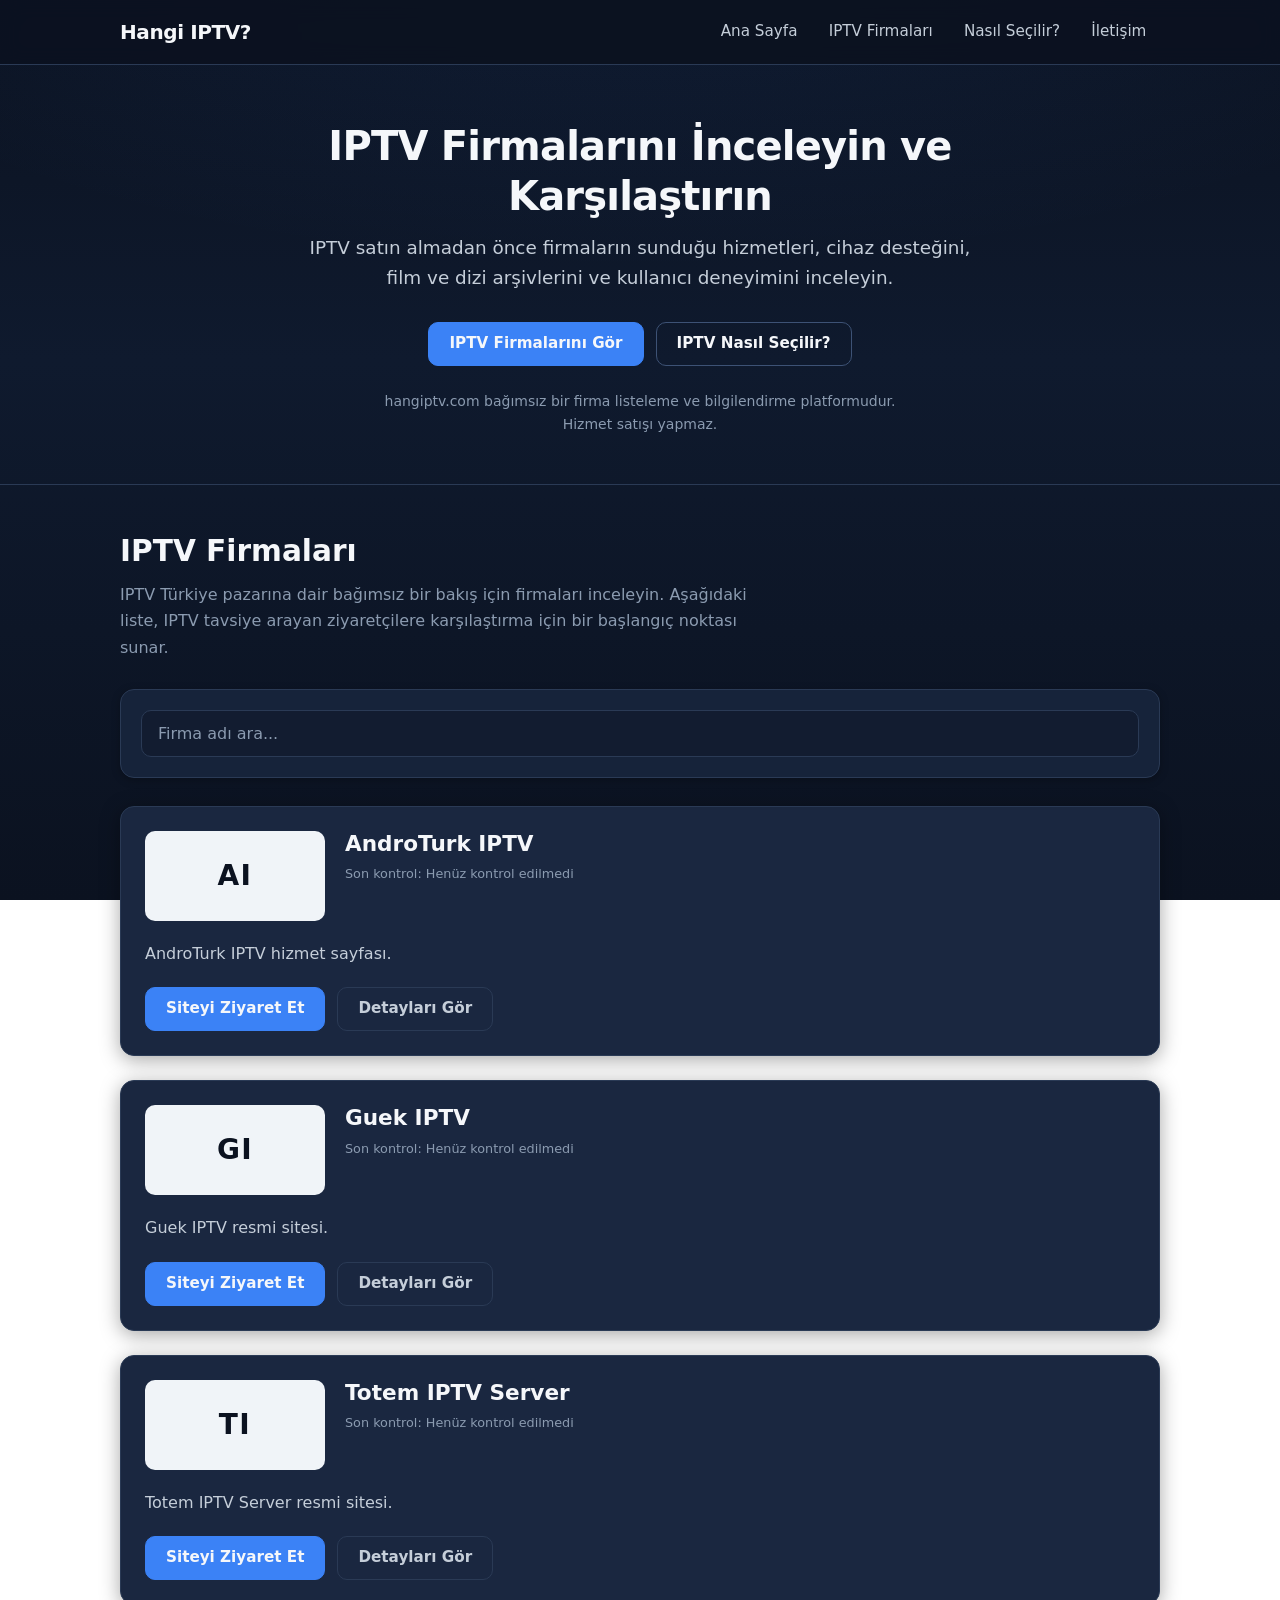
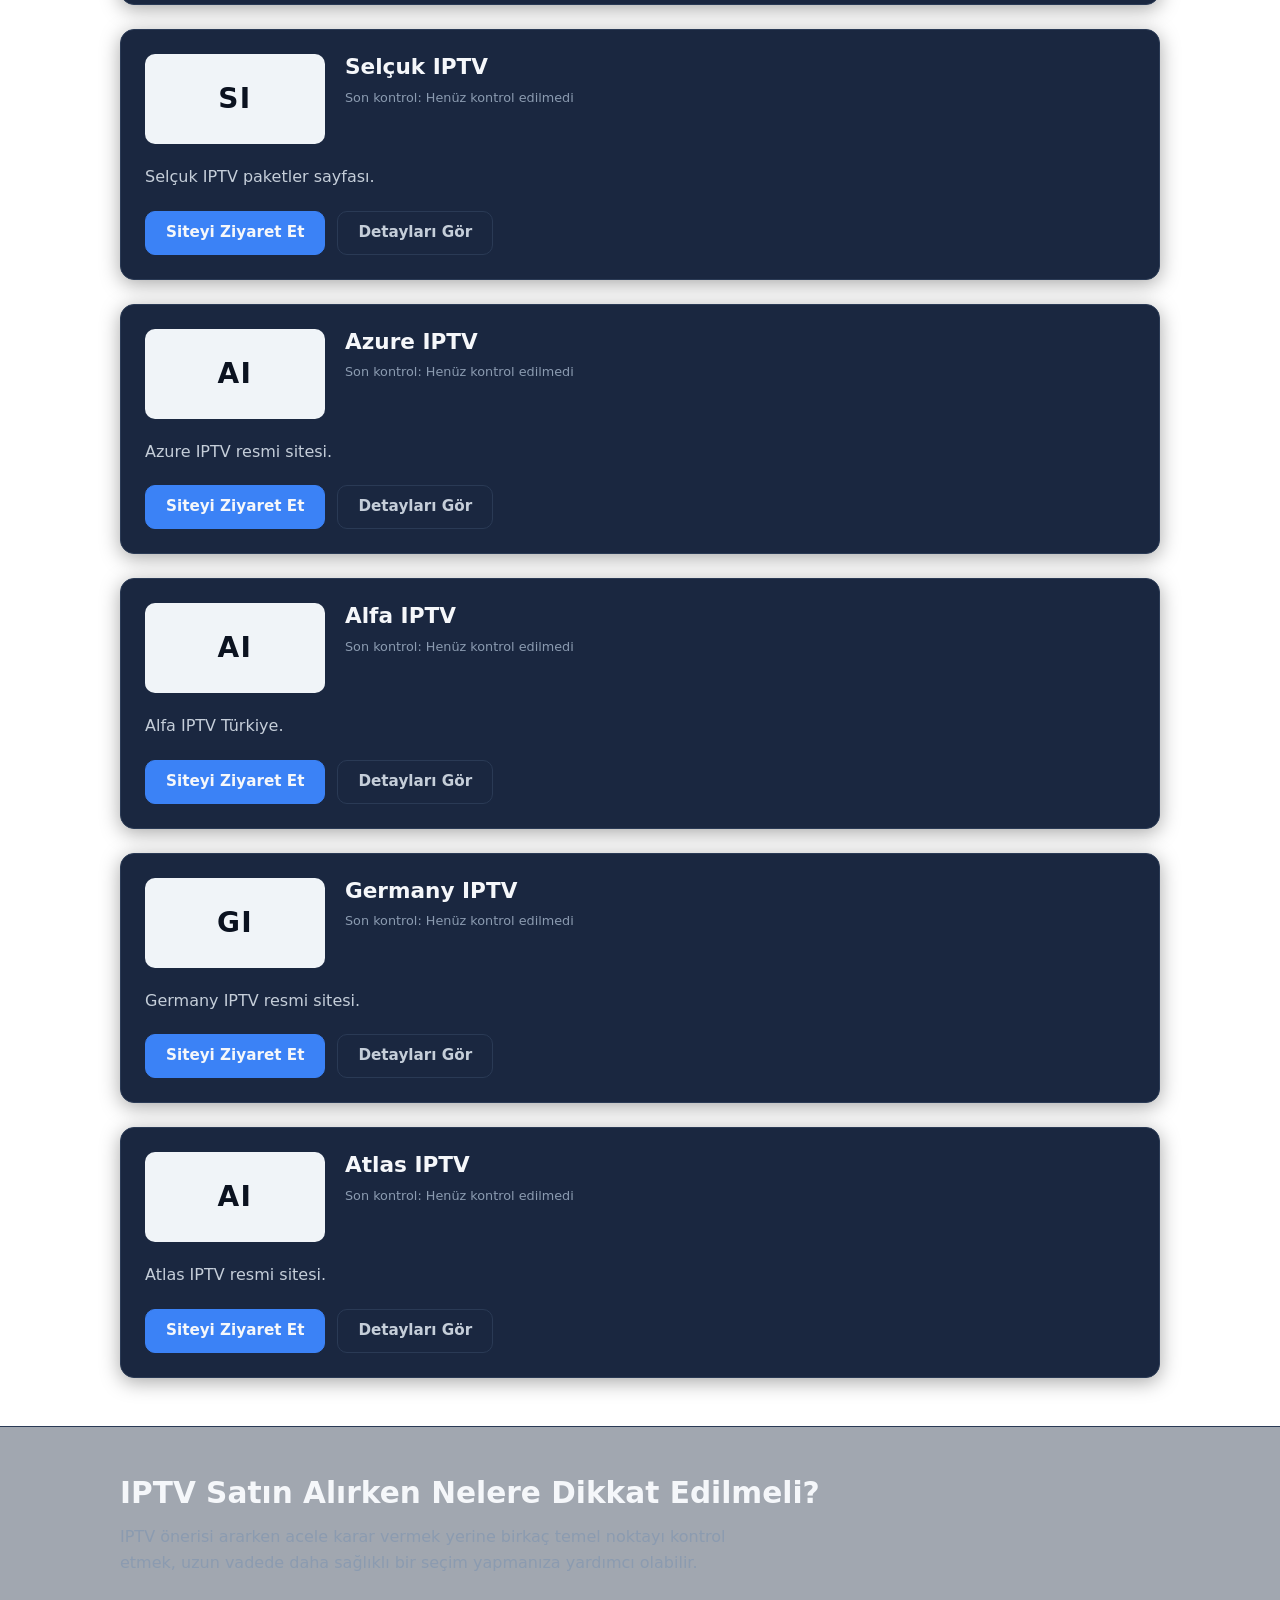
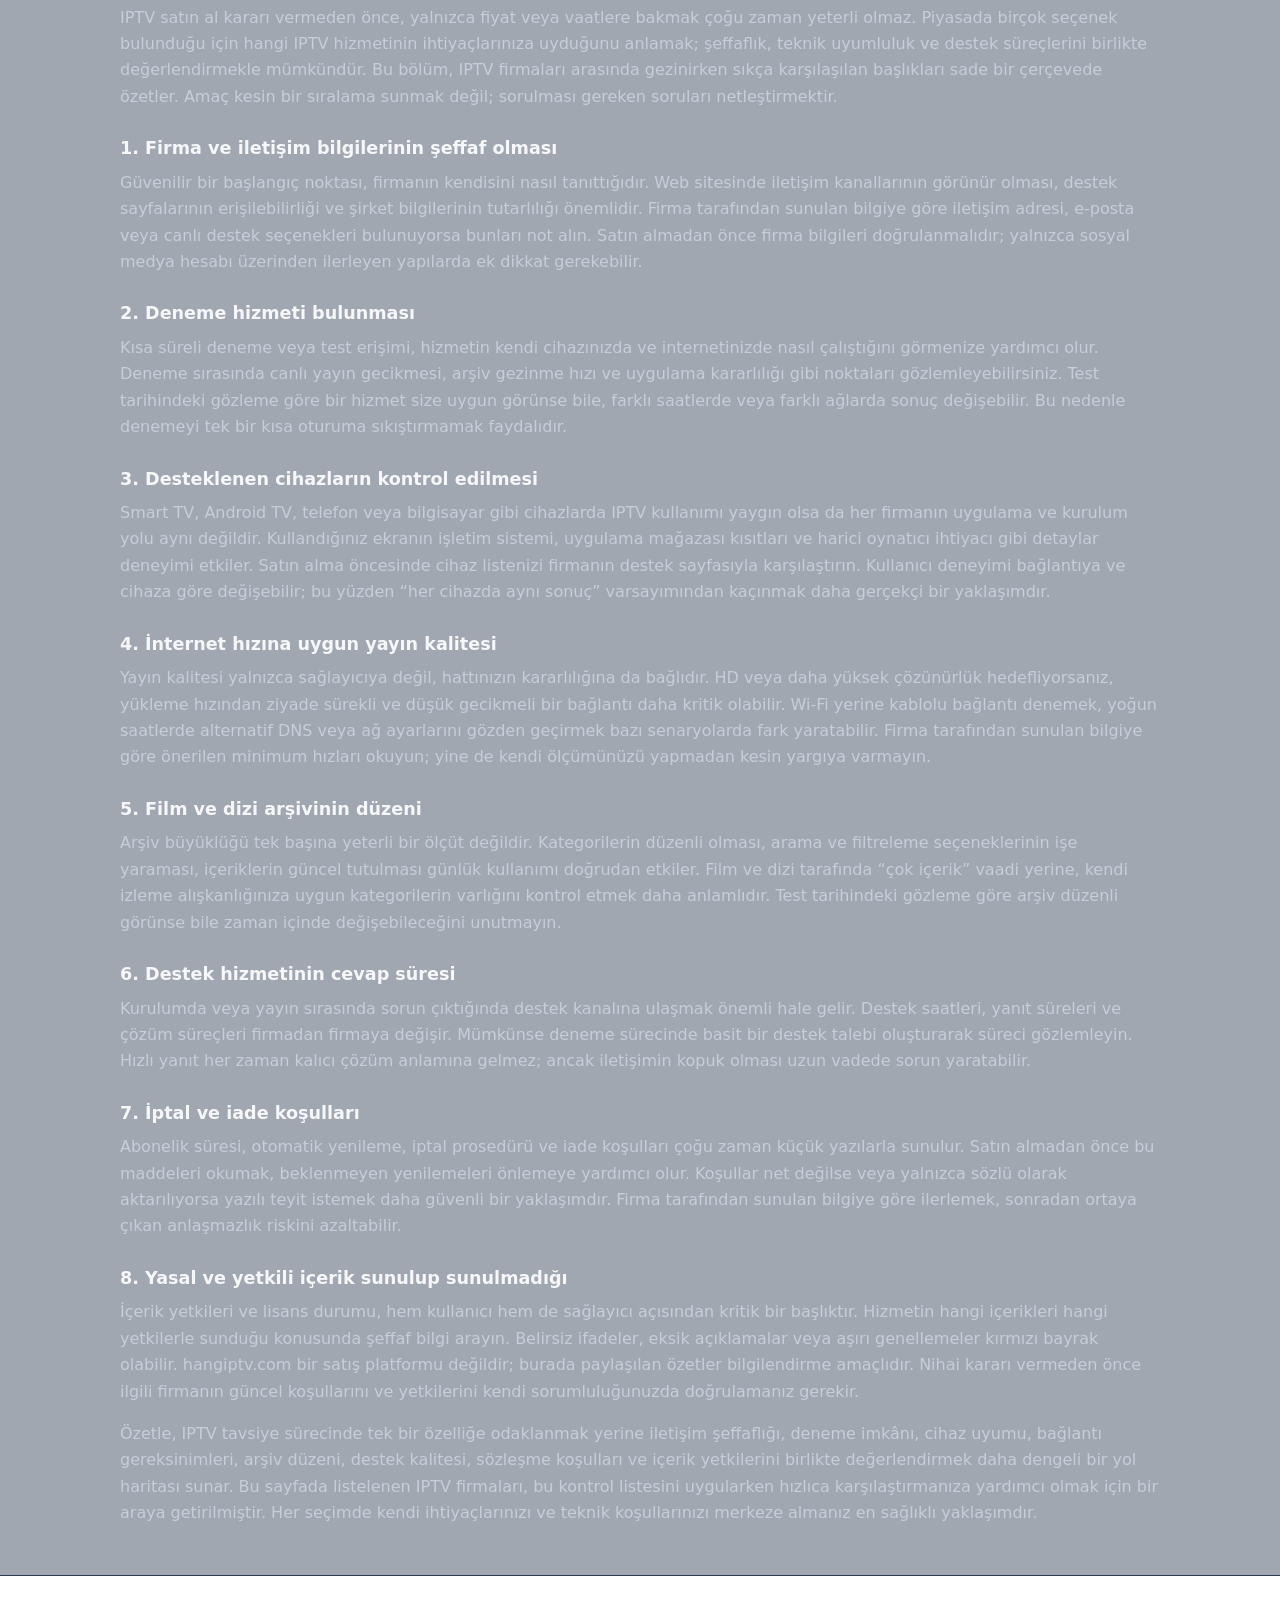
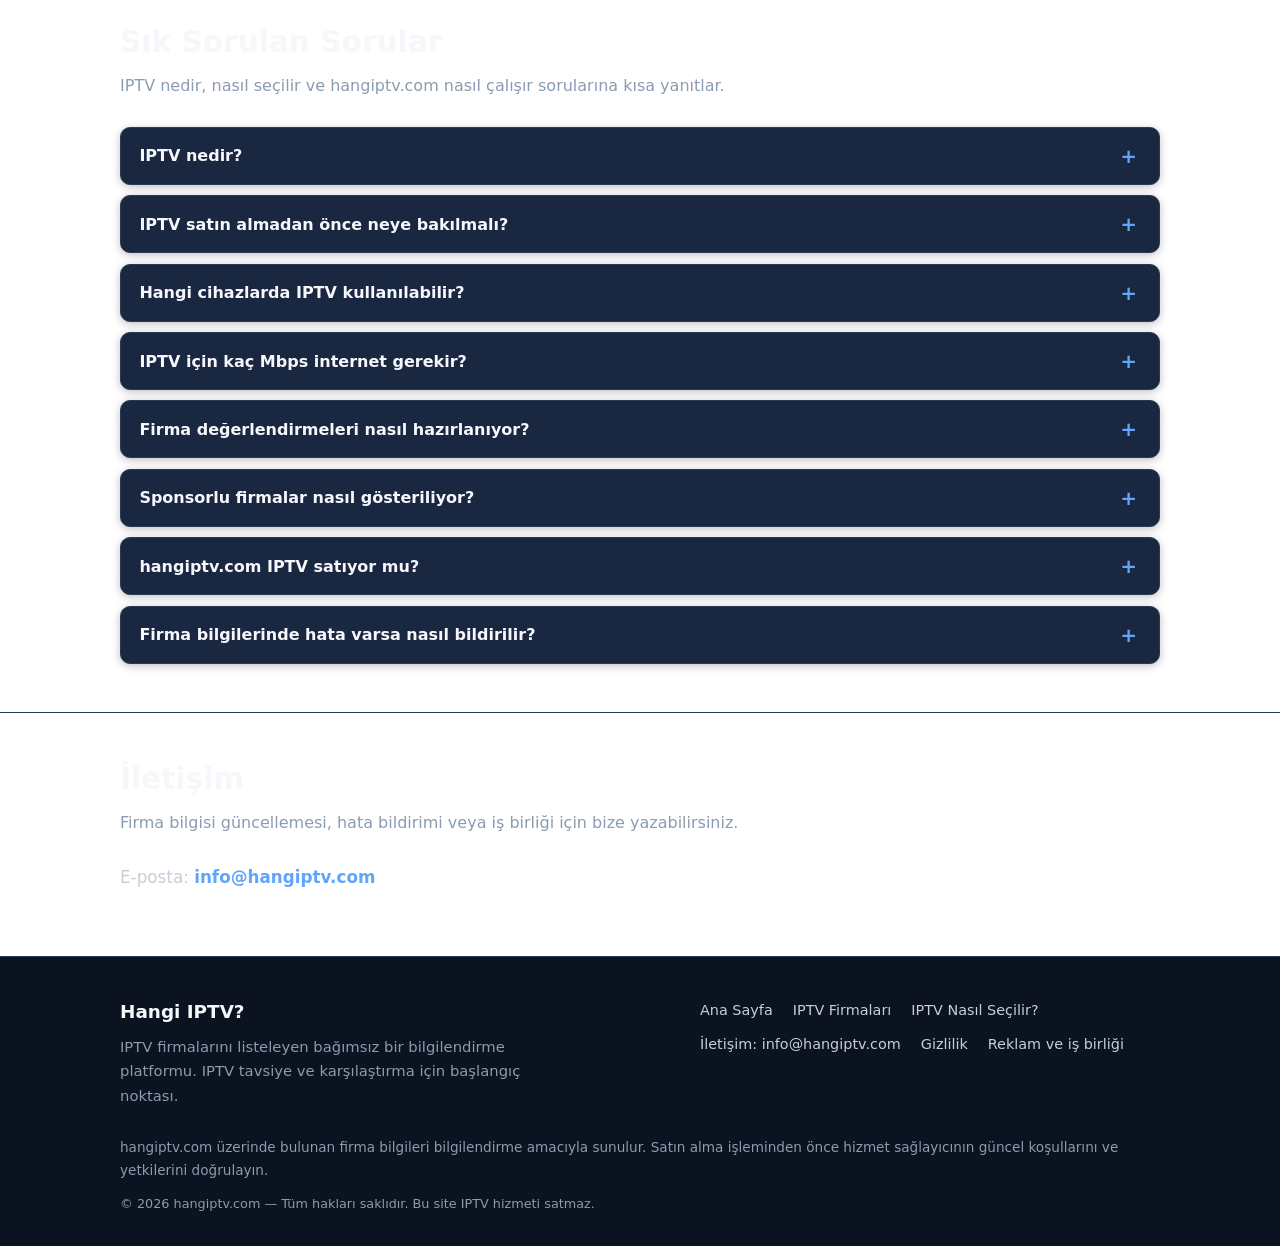
==== index.html @ 6b00b815 "Add files via upload" ====
<!DOCTYPE html>
<html lang="tr">
<head>
  <meta charset="UTF-8">
  <meta name="viewport" content="width=device-width, initial-scale=1.0">
  <title>IPTV Firmaları ve IPTV Tavsiye Rehberi | Hangi IPTV?</title>
  <meta name="description" content="IPTV firmalarını karşılaştırın, film ve dizi arşivlerini, cihaz desteklerini ve hizmet özelliklerini inceleyin. IPTV satın almadan önce bağımsız firma rehberine göz atın.">
  <link rel="canonical" href="https://hangiptv.com/">

  <!-- Open Graph -->
  <meta property="og:type" content="website">
  <meta property="og:locale" content="tr_TR">
  <meta property="og:url" content="https://hangiptv.com/">
  <meta property="og:title" content="IPTV Firmaları ve IPTV Tavsiye Rehberi | Hangi IPTV?">
  <meta property="og:description" content="IPTV firmalarını karşılaştırın, film ve dizi arşivlerini, cihaz desteklerini ve hizmet özelliklerini inceleyin. IPTV satın almadan önce bağımsız firma rehberine göz atın.">
  <meta property="og:site_name" content="Hangi IPTV?">

  <!-- Twitter Card -->
  <meta name="twitter:card" content="summary_large_image">
  <meta name="twitter:title" content="IPTV Firmaları ve IPTV Tavsiye Rehberi | Hangi IPTV?">
  <meta name="twitter:description" content="IPTV firmalarını karşılaştırın, film ve dizi arşivlerini, cihaz desteklerini ve hizmet özelliklerini inceleyin. IPTV satın almadan önce bağımsız firma rehberine göz atın.">

  <!-- GOOGLE SEARCH CONSOLE VERIFICATION -->
  <meta name="google-site-verification" content="SEARCH_CONSOLE_CODE">

  <!-- GOOGLE ANALYTICS 4 -->
  <!-- G-XXXXXXXXXX alanını kendi GA4 Measurement ID’niz ile değiştirin. -->
  <script async src="https://www.googletagmanager.com/gtag/js?id=G-XXXXXXXXXX"></script>
  <script>
    window.dataLayer = window.dataLayer || [];
    function gtag(){dataLayer.push(arguments);}
    gtag('js', new Date());
    gtag('config', 'G-XXXXXXXXXX');
  </script>

  <link rel="stylesheet" href="style.css">

  <!-- JSON-LD: WebSite -->
  <script type="application/ld+json">
  {
    "@context": "https://schema.org",
    "@type": "WebSite",
    "name": "Hangi IPTV?",
    "alternateName": "hangiptv.com",
    "url": "https://hangiptv.com/",
    "description": "IPTV firmalarını listeleyen, açıklayan ve ziyaretçileri firmaların kendi sitelerine yönlendiren bağımsız firma rehberi.",
    "inLanguage": "tr-TR",
    "publisher": {
      "@type": "Organization",
      "name": "Hangi IPTV?",
      "url": "https://hangiptv.com/"
    }
  }
  </script>

  <!-- JSON-LD: Organization -->
  <script type="application/ld+json">
  {
    "@context": "https://schema.org",
    "@type": "Organization",
    "name": "Hangi IPTV?",
    "url": "https://hangiptv.com/",
    "description": "Bağımsız IPTV firma listeleme ve bilgilendirme platformu. Hizmet satışı yapmaz.",
    "email": "info@hangiptv.com",
    "sameAs": []
  }
  </script>

  <!-- JSON-LD: ItemList -->
  <script type="application/ld+json">
  {
    "@context": "https://schema.org",
    "@type": "ItemList",
    "name": "IPTV Firmaları Listesi",
    "description": "hangiptv.com üzerinde listelenen IPTV firmaları.",
    "numberOfItems": 8,
    "itemListElement": [
      {
        "@type": "ListItem",
        "position": 1,
        "name": "AndroTurk IPTV",
        "url": "https://androturkiptv3.com/izle"
      },
      {
        "@type": "ListItem",
        "position": 2,
        "name": "Guek IPTV",
        "url": "https://guekiptvhd82.com/"
      },
      {
        "@type": "ListItem",
        "position": 3,
        "name": "Totem IPTV Server",
        "url": "https://totemiptvplus.com/"
      },
      {
        "@type": "ListItem",
        "position": 4,
        "name": "Selçuk IPTV",
        "url": "https://selcukpanel5.com/paketlerimiz"
      },
      {
        "@type": "ListItem",
        "position": 5,
        "name": "Azure IPTV",
        "url": "https://www.azureiptv3.site/"
      },
      {
        "@type": "ListItem",
        "position": 6,
        "name": "Alfa IPTV",
        "url": "https://alfaiptvturkiye.one/"
      },
      {
        "@type": "ListItem",
        "position": 7,
        "name": "Germany IPTV",
        "url": "https://germanypremium32.com/"
      },
      {
        "@type": "ListItem",
        "position": 8,
        "name": "Atlas IPTV",
        "url": "https://www.atlaspremium7.info/"
      }
    ]
  }
  </script>

  <!-- JSON-LD: FAQPage -->
  <script type="application/ld+json">
  {
    "@context": "https://schema.org",
    "@type": "FAQPage",
    "mainEntity": [
      {
        "@type": "Question",
        "name": "IPTV nedir?",
        "acceptedAnswer": {
          "@type": "Answer",
          "text": "IPTV, televizyon yayınlarının internet protokolü üzerinden iletilmesini ifade eder. Klasik uydu veya kablo altyapısı yerine internet bağlantısı kullanılarak canlı kanallar, film ve dizi içeriklerine erişim sağlanabilir. Hizmetin kapsamı ve kalitesi, sağlayıcıya, cihazınıza ve bağlantı hızınıza göre değişebilir."
        }
      },
      {
        "@type": "Question",
        "name": "IPTV satın almadan önce neye bakılmalı?",
        "acceptedAnswer": {
          "@type": "Answer",
          "text": "Firma ve iletişim bilgilerinin şeffaf olup olmadığını, deneme hizmeti bulunup bulunmadığını, desteklenen cihazları, destek yanıt süresini, iptal ve iade koşullarını ve sunulan içeriklerin yetki durumunu kontrol etmeniz önerilir. Satın almadan önce firma bilgileri doğrulanmalıdır."
        }
      },
      {
        "@type": "Question",
        "name": "Hangi cihazlarda IPTV kullanılabilir?",
        "acceptedAnswer": {
          "@type": "Answer",
          "text": "Birçok IPTV hizmeti Smart TV, Android TV, telefon, tablet ve bilgisayar gibi cihazlarda kullanılabilir. Desteklenen uygulamalar ve kurulum adımları firmadan firmaya değişir. Cihaz listenizi satın almadan önce ilgili firmanın sitesinden doğrulamanız faydalıdır."
        }
      },
      {
        "@type": "Question",
        "name": "IPTV için kaç Mbps internet gerekir?",
        "acceptedAnswer": {
          "@type": "Answer",
          "text": "Gerekli hız, izlemek istediğiniz çözünürlüğe göre değişir. SD yayınlar için daha düşük hız yeterli olabilirken HD ve 4K içerikler daha yüksek ve kararlı bir bağlantı ister. Kullanıcı deneyimi bağlantıya ve cihaza göre değişebilir; firmanın önerdiği minimum hızları kontrol etmek iyi bir başlangıçtır."
        }
      },
      {
        "@type": "Question",
        "name": "Firma değerlendirmeleri nasıl hazırlanıyor?",
        "acceptedAnswer": {
          "@type": "Answer",
          "text": "Değerlendirmeler, firma tarafından sunulan bilgilere ve test tarihindeki gözlemlere dayanarak hazırlanır. Film, dizi ve canlı yayın alanlarındaki notlar genel bir çerçeve sunar; kesin bir puan veya garanti niteliği taşımaz. Kullanıcı deneyimi bağlantıya ve cihaza göre değişebilir."
        }
      },
      {
        "@type": "Question",
        "name": "Sponsorlu firmalar nasıl gösteriliyor?",
        "acceptedAnswer": {
          "@type": "Answer",
          "text": "Sponsorlu firmalar kart üzerinde sarı renkli SPONSORLU etiketi ve farklı bir kenarlık ile işaretlenir. Sponsorluk, firmanın listede görünürlüğünü artırabilir; ancak sahte puan, yapay olumlu yorum veya yanıltıcı üstünlük iddiası eklenmez."
        }
      },
      {
        "@type": "Question",
        "name": "hangiptv.com IPTV satıyor mu?",
        "acceptedAnswer": {
          "@type": "Answer",
          "text": "Hayır. hangiptv.com bağımsız bir firma listeleme ve bilgilendirme platformudur. Hizmet satışı yapmaz; ziyaretçileri firmaların kendi sitelerine yönlendirir."
        }
      },
      {
        "@type": "Question",
        "name": "Firma bilgilerinde hata varsa nasıl bildirilir?",
        "acceptedAnswer": {
          "@type": "Answer",
          "text": "Eksik veya güncel olmayan bir bilgi fark ederseniz iletişim e-posta adresimiz üzerinden bildirimde bulunabilirsiniz. Bildirimleri inceleyip mümkün olan en kısa sürede güncelleme yapmaya çalışırız."
        }
      }
    ]
  }
  </script>
</head>
<body>
  <a class="skip-link" href="#main-content">İçeriğe atla</a>

  <header class="site-header" id="ana-sayfa">
    <div class="container header-inner">
      <a href="#ana-sayfa" class="logo" aria-label="Hangi IPTV? Ana Sayfa">Hangi IPTV?</a>

      <button
        class="menu-toggle"
        id="menu-toggle"
        type="button"
        aria-expanded="false"
        aria-controls="site-nav"
        aria-label="Menüyü aç"
      >
        <span class="menu-toggle-bar" aria-hidden="true"></span>
        <span class="menu-toggle-bar" aria-hidden="true"></span>
        <span class="menu-toggle-bar" aria-hidden="true"></span>
      </button>

      <nav class="site-nav" id="site-nav" aria-label="Ana menü">
        <ul class="nav-list">
          <li><a href="#ana-sayfa">Ana Sayfa</a></li>
          <li><a href="#iptv-firmalari">IPTV Firmaları</a></li>
          <li><a href="#nasil-secilir">Nasıl Seçilir?</a></li>
          <li><a href="#iletisim">İletişim</a></li>
        </ul>
      </nav>
    </div>
  </header>

  <main id="main-content">
    <!-- Hero -->
    <section class="hero" aria-labelledby="hero-title">
      <div class="container hero-inner">
        <h1 id="hero-title">IPTV Firmalarını İnceleyin ve Karşılaştırın</h1>
        <p class="hero-lead">
          IPTV satın almadan önce firmaların sunduğu hizmetleri, cihaz desteğini, film ve dizi arşivlerini ve kullanıcı deneyimini inceleyin.
        </p>
        <div class="hero-actions">
          <a class="btn btn-primary" href="#iptv-firmalari">IPTV Firmalarını Gör</a>
          <a class="btn btn-secondary" href="#nasil-secilir">IPTV Nasıl Seçilir?</a>
        </div>
        <p class="hero-note">
          hangiptv.com bağımsız bir firma listeleme ve bilgilendirme platformudur. Hizmet satışı yapmaz.
        </p>
      </div>
    </section>

    <!-- Firma Listesi -->
    <section class="providers-section" id="iptv-firmalari" aria-labelledby="providers-title">
      <div class="container">
        <header class="section-header">
          <h2 id="providers-title">IPTV Firmaları</h2>
          <p class="section-intro">
            IPTV Türkiye pazarına dair bağımsız bir bakış için firmaları inceleyin. Aşağıdaki liste, IPTV tavsiye arayan ziyaretçilere karşılaştırma için bir başlangıç noktası sunar.
          </p>
        </header>

        <div class="filters-panel" role="search" aria-label="Firma ara">
          <div class="search-row">
            <label class="visually-hidden" for="provider-search">Firma adı ara</label>
            <input
              type="search"
              id="provider-search"
              class="search-input"
              placeholder="Firma adı ara..."
              autocomplete="off"
            >
          </div>
        </div>

        <div id="providers-list" class="providers-list" aria-live="polite"></div>
        <p id="no-results" class="no-results" hidden>Aradığınız isimle eşleşen firma bulunamadı.</p>
      </div>
    </section>

    <!-- Nasıl Seçilir -->
    <section class="guide-section" id="nasil-secilir" aria-labelledby="guide-title">
      <div class="container">
        <header class="section-header">
          <h2 id="guide-title">IPTV Satın Alırken Nelere Dikkat Edilmeli?</h2>
          <p class="section-intro">
            IPTV önerisi ararken acele karar vermek yerine birkaç temel noktayı kontrol etmek, uzun vadede daha sağlıklı bir seçim yapmanıza yardımcı olabilir.
          </p>
        </header>

        <div class="guide-content prose">
          <p>
            IPTV satın al kararı vermeden önce, yalnızca fiyat veya vaatlere bakmak çoğu zaman yeterli olmaz. Piyasada birçok seçenek bulunduğu için hangi IPTV hizmetinin ihtiyaçlarınıza uyduğunu anlamak; şeffaflık, teknik uyumluluk ve destek süreçlerini birlikte değerlendirmekle mümkündür. Bu bölüm, IPTV firmaları arasında gezinirken sıkça karşılaşılan başlıkları sade bir çerçevede özetler. Amaç kesin bir sıralama sunmak değil; sorulması gereken soruları netleştirmektir.
          </p>

          <h3>1. Firma ve iletişim bilgilerinin şeffaf olması</h3>
          <p>
            Güvenilir bir başlangıç noktası, firmanın kendisini nasıl tanıttığıdır. Web sitesinde iletişim kanallarının görünür olması, destek sayfalarının erişilebilirliği ve şirket bilgilerinin tutarlılığı önemlidir. Firma tarafından sunulan bilgiye göre iletişim adresi, e-posta veya canlı destek seçenekleri bulunuyorsa bunları not alın. Satın almadan önce firma bilgileri doğrulanmalıdır; yalnızca sosyal medya hesabı üzerinden ilerleyen yapılarda ek dikkat gerekebilir.
          </p>

          <h3>2. Deneme hizmeti bulunması</h3>
          <p>
            Kısa süreli deneme veya test erişimi, hizmetin kendi cihazınızda ve internetinizde nasıl çalıştığını görmenize yardımcı olur. Deneme sırasında canlı yayın gecikmesi, arşiv gezinme hızı ve uygulama kararlılığı gibi noktaları gözlemleyebilirsiniz. Test tarihindeki gözleme göre bir hizmet size uygun görünse bile, farklı saatlerde veya farklı ağlarda sonuç değişebilir. Bu nedenle denemeyi tek bir kısa oturuma sıkıştırmamak faydalıdır.
          </p>

          <h3>3. Desteklenen cihazların kontrol edilmesi</h3>
          <p>
            Smart TV, Android TV, telefon veya bilgisayar gibi cihazlarda IPTV kullanımı yaygın olsa da her firmanın uygulama ve kurulum yolu aynı değildir. Kullandığınız ekranın işletim sistemi, uygulama mağazası kısıtları ve harici oynatıcı ihtiyacı gibi detaylar deneyimi etkiler. Satın alma öncesinde cihaz listenizi firmanın destek sayfasıyla karşılaştırın. Kullanıcı deneyimi bağlantıya ve cihaza göre değişebilir; bu yüzden “her cihazda aynı sonuç” varsayımından kaçınmak daha gerçekçi bir yaklaşımdır.
          </p>

          <h3>4. İnternet hızına uygun yayın kalitesi</h3>
          <p>
            Yayın kalitesi yalnızca sağlayıcıya değil, hattınızın kararlılığına da bağlıdır. HD veya daha yüksek çözünürlük hedefliyorsanız, yükleme hızından ziyade sürekli ve düşük gecikmeli bir bağlantı daha kritik olabilir. Wi-Fi yerine kablolu bağlantı denemek, yoğun saatlerde alternatif DNS veya ağ ayarlarını gözden geçirmek bazı senaryolarda fark yaratabilir. Firma tarafından sunulan bilgiye göre önerilen minimum hızları okuyun; yine de kendi ölçümünüzü yapmadan kesin yargıya varmayın.
          </p>

          <h3>5. Film ve dizi arşivinin düzeni</h3>
          <p>
            Arşiv büyüklüğü tek başına yeterli bir ölçüt değildir. Kategorilerin düzenli olması, arama ve filtreleme seçeneklerinin işe yaraması, içeriklerin güncel tutulması günlük kullanımı doğrudan etkiler. Film ve dizi tarafında “çok içerik” vaadi yerine, kendi izleme alışkanlığınıza uygun kategorilerin varlığını kontrol etmek daha anlamlıdır. Test tarihindeki gözleme göre arşiv düzenli görünse bile zaman içinde değişebileceğini unutmayın.
          </p>

          <h3>6. Destek hizmetinin cevap süresi</h3>
          <p>
            Kurulumda veya yayın sırasında sorun çıktığında destek kanalına ulaşmak önemli hale gelir. Destek saatleri, yanıt süreleri ve çözüm süreçleri firmadan firmaya değişir. Mümkünse deneme sürecinde basit bir destek talebi oluşturarak süreci gözlemleyin. Hızlı yanıt her zaman kalıcı çözüm anlamına gelmez; ancak iletişimin kopuk olması uzun vadede sorun yaratabilir.
          </p>

          <h3>7. İptal ve iade koşulları</h3>
          <p>
            Abonelik süresi, otomatik yenileme, iptal prosedürü ve iade koşulları çoğu zaman küçük yazılarla sunulur. Satın almadan önce bu maddeleri okumak, beklenmeyen yenilemeleri önlemeye yardımcı olur. Koşullar net değilse veya yalnızca sözlü olarak aktarılıyorsa yazılı teyit istemek daha güvenli bir yaklaşımdır. Firma tarafından sunulan bilgiye göre ilerlemek, sonradan ortaya çıkan anlaşmazlık riskini azaltabilir.
          </p>

          <h3>8. Yasal ve yetkili içerik sunulup sunulmadığı</h3>
          <p>
            İçerik yetkileri ve lisans durumu, hem kullanıcı hem de sağlayıcı açısından kritik bir başlıktır. Hizmetin hangi içerikleri hangi yetkilerle sunduğu konusunda şeffaf bilgi arayın. Belirsiz ifadeler, eksik açıklamalar veya aşırı genellemeler kırmızı bayrak olabilir. hangiptv.com bir satış platformu değildir; burada paylaşılan özetler bilgilendirme amaçlıdır. Nihai kararı vermeden önce ilgili firmanın güncel koşullarını ve yetkilerini kendi sorumluluğunuzda doğrulamanız gerekir.
          </p>

          <p>
            Özetle, IPTV tavsiye sürecinde tek bir özelliğe odaklanmak yerine iletişim şeffaflığı, deneme imkânı, cihaz uyumu, bağlantı gereksinimleri, arşiv düzeni, destek kalitesi, sözleşme koşulları ve içerik yetkilerini birlikte değerlendirmek daha dengeli bir yol haritası sunar. Bu sayfada listelenen IPTV firmaları, bu kontrol listesini uygularken hızlıca karşılaştırmanıza yardımcı olmak için bir araya getirilmiştir. Her seçimde kendi ihtiyaçlarınızı ve teknik koşullarınızı merkeze almanız en sağlıklı yaklaşımdır.
          </p>
        </div>
      </div>
    </section>

    <!-- SSS -->
    <section class="faq-section" id="sss" aria-labelledby="faq-title">
      <div class="container">
        <header class="section-header">
          <h2 id="faq-title">Sık Sorulan Sorular</h2>
          <p class="section-intro">
            IPTV nedir, nasıl seçilir ve hangiptv.com nasıl çalışır sorularına kısa yanıtlar.
          </p>
        </header>

        <div class="faq-list" id="faq-list">
          <div class="faq-item">
            <h3>
              <button
                type="button"
                class="faq-trigger"
                id="faq-trigger-1"
                aria-expanded="false"
                aria-controls="faq-panel-1"
              >
                <span>IPTV nedir?</span>
                <span class="faq-icon" aria-hidden="true">+</span>
              </button>
            </h3>
            <div class="faq-panel" id="faq-panel-1" role="region" aria-labelledby="faq-trigger-1" hidden>
              <p>
                IPTV, televizyon yayınlarının internet protokolü üzerinden iletilmesini ifade eder. Klasik uydu veya kablo altyapısı yerine internet bağlantısı kullanılarak canlı kanallar, film ve dizi içeriklerine erişim sağlanabilir. Hizmetin kapsamı ve kalitesi, sağlayıcıya, cihazınıza ve bağlantı hızınıza göre değişebilir.
              </p>
            </div>
          </div>

          <div class="faq-item">
            <h3>
              <button
                type="button"
                class="faq-trigger"
                id="faq-trigger-2"
                aria-expanded="false"
                aria-controls="faq-panel-2"
              >
                <span>IPTV satın almadan önce neye bakılmalı?</span>
                <span class="faq-icon" aria-hidden="true">+</span>
              </button>
            </h3>
            <div class="faq-panel" id="faq-panel-2" role="region" aria-labelledby="faq-trigger-2" hidden>
              <p>
                Firma ve iletişim bilgilerinin şeffaf olup olmadığını, deneme hizmeti bulunup bulunmadığını, desteklenen cihazları, destek yanıt süresini, iptal ve iade koşullarını ve sunulan içeriklerin yetki durumunu kontrol etmeniz önerilir. Satın almadan önce firma bilgileri doğrulanmalıdır.
              </p>
            </div>
          </div>

          <div class="faq-item">
            <h3>
              <button
                type="button"
                class="faq-trigger"
                id="faq-trigger-3"
                aria-expanded="false"
                aria-controls="faq-panel-3"
              >
                <span>Hangi cihazlarda IPTV kullanılabilir?</span>
                <span class="faq-icon" aria-hidden="true">+</span>
              </button>
            </h3>
            <div class="faq-panel" id="faq-panel-3" role="region" aria-labelledby="faq-trigger-3" hidden>
              <p>
                Birçok IPTV hizmeti Smart TV, Android TV, telefon, tablet ve bilgisayar gibi cihazlarda kullanılabilir. Desteklenen uygulamalar ve kurulum adımları firmadan firmaya değişir. Cihaz listenizi satın almadan önce ilgili firmanın sitesinden doğrulamanız faydalıdır.
              </p>
            </div>
          </div>

          <div class="faq-item">
            <h3>
              <button
                type="button"
                class="faq-trigger"
                id="faq-trigger-4"
                aria-expanded="false"
                aria-controls="faq-panel-4"
              >
                <span>IPTV için kaç Mbps internet gerekir?</span>
                <span class="faq-icon" aria-hidden="true">+</span>
              </button>
            </h3>
            <div class="faq-panel" id="faq-panel-4" role="region" aria-labelledby="faq-trigger-4" hidden>
              <p>
                Gerekli hız, izlemek istediğiniz çözünürlüğe göre değişir. SD yayınlar için daha düşük hız yeterli olabilirken HD ve 4K içerikler daha yüksek ve kararlı bir bağlantı ister. Kullanıcı deneyimi bağlantıya ve cihaza göre değişebilir; firmanın önerdiği minimum hızları kontrol etmek iyi bir başlangıçtır.
              </p>
            </div>
          </div>

          <div class="faq-item">
            <h3>
              <button
                type="button"
                class="faq-trigger"
                id="faq-trigger-5"
                aria-expanded="false"
                aria-controls="faq-panel-5"
              >
                <span>Firma değerlendirmeleri nasıl hazırlanıyor?</span>
                <span class="faq-icon" aria-hidden="true">+</span>
              </button>
            </h3>
            <div class="faq-panel" id="faq-panel-5" role="region" aria-labelledby="faq-trigger-5" hidden>
              <p>
                Değerlendirmeler, firma tarafından sunulan bilgilere ve test tarihindeki gözlemlere dayanarak hazırlanır. Film, dizi ve canlı yayın alanlarındaki notlar genel bir çerçeve sunar; kesin bir puan veya garanti niteliği taşımaz. Kullanıcı deneyimi bağlantıya ve cihaza göre değişebilir.
              </p>
            </div>
          </div>

          <div class="faq-item">
            <h3>
              <button
                type="button"
                class="faq-trigger"
                id="faq-trigger-6"
                aria-expanded="false"
                aria-controls="faq-panel-6"
              >
                <span>Sponsorlu firmalar nasıl gösteriliyor?</span>
                <span class="faq-icon" aria-hidden="true">+</span>
              </button>
            </h3>
            <div class="faq-panel" id="faq-panel-6" role="region" aria-labelledby="faq-trigger-6" hidden>
              <p>
                Sponsorlu firmalar kart üzerinde sarı renkli SPONSORLU etiketi ve farklı bir kenarlık ile işaretlenir. Sponsorluk, firmanın listede görünürlüğünü artırabilir; ancak sahte puan, yapay olumlu yorum veya yanıltıcı üstünlük iddiası eklenmez.
              </p>
            </div>
          </div>

          <div class="faq-item">
            <h3>
              <button
                type="button"
                class="faq-trigger"
                id="faq-trigger-7"
                aria-expanded="false"
                aria-controls="faq-panel-7"
              >
                <span>hangiptv.com IPTV satıyor mu?</span>
                <span class="faq-icon" aria-hidden="true">+</span>
              </button>
            </h3>
            <div class="faq-panel" id="faq-panel-7" role="region" aria-labelledby="faq-trigger-7" hidden>
              <p>
                Hayır. hangiptv.com bağımsız bir firma listeleme ve bilgilendirme platformudur. Hizmet satışı yapmaz; ziyaretçileri firmaların kendi sitelerine yönlendirir.
              </p>
            </div>
          </div>

          <div class="faq-item">
            <h3>
              <button
                type="button"
                class="faq-trigger"
                id="faq-trigger-8"
                aria-expanded="false"
                aria-controls="faq-panel-8"
              >
                <span>Firma bilgilerinde hata varsa nasıl bildirilir?</span>
                <span class="faq-icon" aria-hidden="true">+</span>
              </button>
            </h3>
            <div class="faq-panel" id="faq-panel-8" role="region" aria-labelledby="faq-trigger-8" hidden>
              <p>
                Eksik veya güncel olmayan bir bilgi fark ederseniz iletişim e-posta adresimiz üzerinden bildirimde bulunabilirsiniz. Bildirimleri inceleyip mümkün olan en kısa sürede güncelleme yapmaya çalışırız.
              </p>
            </div>
          </div>
        </div>
      </div>
    </section>

    <!-- İletişim -->
    <section class="contact-section" id="iletisim" aria-labelledby="contact-title">
      <div class="container">
        <header class="section-header">
          <h2 id="contact-title">İletişim</h2>
          <p class="section-intro">
            Firma bilgisi güncellemesi, hata bildirimi veya iş birliği için bize yazabilirsiniz.
          </p>
        </header>
        <p class="contact-email">
          E-posta:
          <a href="mailto:info@hangiptv.com">info@hangiptv.com</a>
        </p>
      </div>
    </section>
  </main>

  <footer class="site-footer">
    <div class="container footer-inner">
      <div class="footer-brand">
        <p class="footer-logo">Hangi IPTV?</p>
        <p class="footer-desc">
          IPTV firmalarını listeleyen bağımsız bir bilgilendirme platformu. IPTV tavsiye ve karşılaştırma için başlangıç noktası.
        </p>
      </div>

      <nav class="footer-nav" aria-label="Alt menü">
        <ul>
          <li><a href="#ana-sayfa">Ana Sayfa</a></li>
          <li><a href="#iptv-firmalari">IPTV Firmaları</a></li>
          <li><a href="#nasil-secilir">IPTV Nasıl Seçilir?</a></li>
          <li><a href="mailto:info@hangiptv.com">İletişim: info@hangiptv.com</a></li>
          <li><a href="#gizlilik">Gizlilik</a></li>
          <li><a href="#is-birligi">Reklam ve iş birliği</a></li>
        </ul>
      </nav>

      <div class="footer-legal" id="gizlilik">
        <p>
          hangiptv.com üzerinde bulunan firma bilgileri bilgilendirme amacıyla sunulur. Satın alma işleminden önce hizmet sağlayıcının güncel koşullarını ve yetkilerini doğrulayın.
        </p>
        <p class="copyright" id="is-birligi">
          &copy; <span id="year"></span> hangiptv.com — Tüm hakları saklıdır. Bu site IPTV hizmeti satmaz.
        </p>
      </div>
    </div>
  </footer>

  <script src="script.js"></script>
</body>
</html>
---- style.css ----
/* ========================================
   Hangi IPTV? — Ana stil dosyası
   ======================================== */

:root {
  --bg-deep: #0b1220;
  --bg-page: #0f1a2e;
  --bg-elevated: #16233a;
  --bg-card: #1a2740;
  --bg-card-hover: #1f2f4a;
  --bg-logo: #f0f4f8;
  --bg-input: #121c30;

  --border-subtle: #2a3a55;
  --border-strong: #3d5275;
  --border-sponsored: #d4a017;

  --text-primary: #f5f7fa;
  --text-secondary: #c5ced9;
  --text-muted: #8b9bb0;
  --text-inverse: #0b1220;

  --accent: #3b82f6;
  --accent-hover: #60a5fa;
  --accent-soft: rgba(59, 130, 246, 0.15);

  --sponsored-bg: #f5c518;
  --sponsored-text: #1a1400;

  --pros: #4ade80;
  --cons: #f87171;

  --radius-sm: 6px;
  --radius-md: 10px;
  --radius-lg: 14px;

  --shadow-card: 0 4px 20px rgba(0, 0, 0, 0.35);
  --shadow-soft: 0 2px 8px rgba(0, 0, 0, 0.25);

  --container: 1080px;
  --header-h: 64px;
  --focus-ring: 0 0 0 3px rgba(59, 130, 246, 0.45);

  --font: system-ui, -apple-system, "Segoe UI", Roboto, "Helvetica Neue", Arial, sans-serif;
  --transition: 0.2s ease;
}

/* Reset & base */
*,
*::before,
*::after {
  box-sizing: border-box;
}

html {
  scroll-behavior: smooth;
}

@media (prefers-reduced-motion: reduce) {
  html {
    scroll-behavior: auto;
  }

  *,
  *::before,
  *::after {
    animation-duration: 0.01ms !important;
    animation-iteration-count: 1 !important;
    transition-duration: 0.01ms !important;
  }
}

body {
  margin: 0;
  font-family: var(--font);
  font-size: 1rem;
  line-height: 1.65;
  color: var(--text-secondary);
  background:
    radial-gradient(ellipse 80% 50% at 50% -20%, rgba(59, 130, 246, 0.12), transparent),
    linear-gradient(180deg, var(--bg-deep) 0%, var(--bg-page) 40%, var(--bg-deep) 100%);
  background-attachment: fixed;
  min-height: 100vh;
  overflow-x: hidden;
  -webkit-font-smoothing: antialiased;
}

img {
  max-width: 100%;
  height: auto;
  display: block;
}

a {
  color: var(--accent-hover);
  text-decoration: none;
  transition: color var(--transition);
}

a:hover {
  color: #93c5fd;
}

a:focus-visible,
button:focus-visible,
input:focus-visible {
  outline: none;
  box-shadow: var(--focus-ring);
}

h1, h2, h3 {
  color: var(--text-primary);
  line-height: 1.25;
  margin: 0 0 0.75rem;
}

h1 {
  font-size: clamp(1.75rem, 4vw, 2.5rem);
  font-weight: 700;
  letter-spacing: -0.02em;
}

h2 {
  font-size: clamp(1.4rem, 3vw, 1.85rem);
  font-weight: 700;
}

h3 {
  font-size: 1.1rem;
  font-weight: 600;
}

p {
  margin: 0 0 1rem;
}

ul {
  margin: 0;
  padding: 0;
  list-style: none;
}

button {
  font-family: inherit;
  cursor: pointer;
}

.container {
  width: 100%;
  max-width: var(--container);
  margin: 0 auto;
  padding: 0 1.25rem;
}

.visually-hidden {
  position: absolute;
  width: 1px;
  height: 1px;
  padding: 0;
  margin: -1px;
  overflow: hidden;
  clip: rect(0, 0, 0, 0);
  white-space: nowrap;
  border: 0;
}

.skip-link {
  position: absolute;
  top: -100%;
  left: 1rem;
  z-index: 1000;
  padding: 0.75rem 1rem;
  background: var(--accent);
  color: var(--text-primary);
  border-radius: var(--radius-sm);
  font-weight: 600;
}

.skip-link:focus {
  top: 0.75rem;
  color: var(--text-primary);
}

/* ========== Header ========== */
.site-header {
  position: sticky;
  top: 0;
  z-index: 100;
  background: rgba(11, 18, 32, 0.92);
  backdrop-filter: blur(10px);
  border-bottom: 1px solid var(--border-subtle);
}

.header-inner {
  position: relative;
  display: flex;
  align-items: center;
  justify-content: space-between;
  min-height: var(--header-h);
  gap: 1rem;
}

.logo {
  font-size: 1.25rem;
  font-weight: 700;
  color: var(--text-primary);
  letter-spacing: -0.02em;
  white-space: nowrap;
}

.logo:hover {
  color: var(--accent-hover);
}

.menu-toggle {
  display: none;
  flex-direction: column;
  justify-content: center;
  gap: 5px;
  width: 44px;
  height: 44px;
  padding: 10px;
  background: transparent;
  border: 1px solid var(--border-subtle);
  border-radius: var(--radius-sm);
}

.menu-toggle-bar {
  display: block;
  height: 2px;
  width: 100%;
  background: var(--text-primary);
  border-radius: 1px;
  transition: transform var(--transition), opacity var(--transition);
}

.menu-toggle[aria-expanded="true"] .menu-toggle-bar:nth-child(1) {
  transform: translateY(7px) rotate(45deg);
}

.menu-toggle[aria-expanded="true"] .menu-toggle-bar:nth-child(2) {
  opacity: 0;
}

.menu-toggle[aria-expanded="true"] .menu-toggle-bar:nth-child(3) {
  transform: translateY(-7px) rotate(-45deg);
}

.nav-list {
  display: flex;
  align-items: center;
  gap: 0.25rem;
}

.nav-list a {
  display: block;
  padding: 0.5rem 0.85rem;
  color: var(--text-secondary);
  font-size: 0.95rem;
  font-weight: 500;
  border-radius: var(--radius-sm);
}

.nav-list a:hover,
.nav-list a:focus-visible {
  color: var(--text-primary);
  background: var(--accent-soft);
}

/* ========== Buttons ========== */
.btn {
  display: inline-flex;
  align-items: center;
  justify-content: center;
  gap: 0.4rem;
  padding: 0.7rem 1.25rem;
  font-size: 0.95rem;
  font-weight: 600;
  border-radius: var(--radius-md);
  border: 1px solid transparent;
  text-align: center;
  transition: background var(--transition), border-color var(--transition), color var(--transition), box-shadow var(--transition);
  text-decoration: none;
  line-height: 1.3;
}

.btn-primary {
  background: var(--accent);
  color: var(--text-primary);
  border-color: var(--accent);
}

.btn-primary:hover {
  background: var(--accent-hover);
  border-color: var(--accent-hover);
  color: var(--text-inverse);
}

.btn-secondary {
  background: transparent;
  color: var(--text-primary);
  border-color: var(--border-strong);
}

.btn-secondary:hover {
  background: var(--accent-soft);
  border-color: var(--accent);
  color: var(--text-primary);
}

.btn-outline {
  background: transparent;
  color: var(--text-secondary);
  border-color: var(--border-subtle);
}

.btn-outline:hover {
  background: var(--bg-card-hover);
  color: var(--text-primary);
  border-color: var(--border-strong);
}

/* ========== Hero ========== */
.hero {
  padding: 3.5rem 0 3rem;
  border-bottom: 1px solid var(--border-subtle);
}

.hero-inner {
  text-align: center;
  max-width: 720px;
  margin: 0 auto;
}

.hero-lead {
  font-size: clamp(1rem, 2vw, 1.15rem);
  color: var(--text-secondary);
  margin-bottom: 1.75rem;
}

.hero-actions {
  display: flex;
  flex-wrap: wrap;
  justify-content: center;
  gap: 0.75rem;
  margin-bottom: 1.5rem;
}

.hero-note {
  font-size: 0.875rem;
  color: var(--text-muted);
  margin: 0;
  max-width: 520px;
  margin-inline: auto;
}

/* ========== Section shared ========== */
.section-header {
  margin-bottom: 1.75rem;
}

.section-intro {
  color: var(--text-muted);
  max-width: 640px;
  margin: 0;
}

.providers-section,
.guide-section,
.faq-section,
.contact-section {
  padding: 3rem 0;
}

.providers-section {
  border-bottom: 1px solid var(--border-subtle);
}

.guide-section {
  background: rgba(22, 35, 58, 0.4);
  border-bottom: 1px solid var(--border-subtle);
}

.faq-section {
  border-bottom: 1px solid var(--border-subtle);
}

/* ========== Filters ========== */
.filters-panel {
  margin-bottom: 1.75rem;
  padding: 1.25rem;
  background: var(--bg-elevated);
  border: 1px solid var(--border-subtle);
  border-radius: var(--radius-lg);
  box-shadow: var(--shadow-soft);
}

.search-row {
  margin-bottom: 0;
}

.search-input {
  width: 100%;
  padding: 0.8rem 1rem;
  font-size: 1rem;
  font-family: inherit;
  color: var(--text-primary);
  background: var(--bg-input);
  border: 1px solid var(--border-subtle);
  border-radius: var(--radius-md);
  transition: border-color var(--transition);
}

.search-input::placeholder {
  color: var(--text-muted);
}

.search-input:hover {
  border-color: var(--border-strong);
}

.filter-groups {
  display: flex;
  flex-direction: column;
  gap: 1rem;
}

.filter-label {
  display: block;
  font-size: 0.8rem;
  font-weight: 600;
  text-transform: uppercase;
  letter-spacing: 0.04em;
  color: var(--text-muted);
  margin-bottom: 0.5rem;
}

.filter-buttons {
  display: flex;
  flex-wrap: wrap;
  gap: 0.5rem;
}

.filter-btn {
  padding: 0.45rem 0.85rem;
  font-size: 0.875rem;
  font-weight: 500;
  color: var(--text-secondary);
  background: var(--bg-input);
  border: 1px solid var(--border-subtle);
  border-radius: 999px;
  transition: background var(--transition), border-color var(--transition), color var(--transition);
}

.filter-btn:hover {
  border-color: var(--border-strong);
  color: var(--text-primary);
}

.filter-btn.is-active {
  background: var(--accent-soft);
  border-color: var(--accent);
  color: var(--text-primary);
}

/* ========== Provider cards ========== */
.providers-list {
  display: flex;
  flex-direction: column;
  gap: 1.5rem;
}

.provider-card {
  background: var(--bg-card);
  border: 1px solid var(--border-subtle);
  border-radius: var(--radius-lg);
  box-shadow: var(--shadow-card);
  padding: 1.5rem;
  transition: border-color var(--transition), background var(--transition);
}

.provider-card:hover {
  background: var(--bg-card-hover);
  border-color: var(--border-strong);
}

.provider-card.is-sponsored {
  border-color: var(--border-sponsored);
  box-shadow: 0 4px 24px rgba(212, 160, 23, 0.12), var(--shadow-card);
}

.provider-top {
  display: flex;
  gap: 1.25rem;
  align-items: flex-start;
  margin-bottom: 1.25rem;
}

.provider-logo-wrap {
  flex-shrink: 0;
  width: 180px;
  max-width: 40%;
  min-height: 90px;
  display: flex;
  align-items: center;
  justify-content: center;
  background: var(--bg-logo);
  border-radius: var(--radius-md);
  padding: 0.75rem;
  overflow: hidden;
}

.provider-logo {
  max-width: 180px;
  max-height: 90px;
  width: auto;
  height: auto;
  object-fit: contain;
}

.provider-logo-fallback {
  display: none;
  width: 100%;
  min-height: 64px;
  align-items: center;
  justify-content: center;
  font-size: 1.75rem;
  font-weight: 700;
  color: var(--text-inverse);
  letter-spacing: 0.05em;
  text-align: center;
  word-break: break-word;
}

.provider-logo-wrap.has-fallback .provider-logo {
  display: none;
}

.provider-logo-wrap.has-fallback .provider-logo-fallback {
  display: flex;
}

.provider-meta {
  flex: 1;
  min-width: 0;
}

.provider-name-row {
  display: flex;
  flex-wrap: wrap;
  align-items: center;
  gap: 0.6rem;
  margin-bottom: 0.35rem;
}

.provider-name {
  margin: 0;
  font-size: 1.35rem;
  color: var(--text-primary);
}

.sponsored-badge {
  display: inline-block;
  padding: 0.2rem 0.55rem;
  font-size: 0.7rem;
  font-weight: 700;
  letter-spacing: 0.06em;
  text-transform: uppercase;
  background: var(--sponsored-bg);
  color: var(--sponsored-text);
  border-radius: var(--radius-sm);
}

.provider-slogan {
  margin: 0 0 0.5rem;
  color: var(--text-muted);
  font-size: 0.95rem;
  font-style: italic;
}

.provider-checked {
  margin: 0;
  font-size: 0.8rem;
  color: var(--text-muted);
}

.provider-description {
  margin-bottom: 1.25rem;
  color: var(--text-secondary);
}

.provider-reviews {
  display: grid;
  grid-template-columns: 1fr 1fr;
  gap: 0.85rem;
  margin-bottom: 1.25rem;
}

.review-block {
  padding: 0.85rem 1rem;
  background: var(--bg-elevated);
  border: 1px solid var(--border-subtle);
  border-radius: var(--radius-md);
}

.review-block h4 {
  margin: 0 0 0.4rem;
  font-size: 0.8rem;
  font-weight: 700;
  text-transform: uppercase;
  letter-spacing: 0.04em;
  color: var(--accent-hover);
}

.review-block p {
  margin: 0;
  font-size: 0.9rem;
  color: var(--text-secondary);
}

.device-tags {
  display: flex;
  flex-wrap: wrap;
  gap: 0.4rem;
  margin-top: 0.35rem;
}

.device-tag {
  display: inline-block;
  padding: 0.25rem 0.6rem;
  font-size: 0.8rem;
  background: var(--accent-soft);
  color: var(--text-primary);
  border-radius: 999px;
  border: 1px solid rgba(59, 130, 246, 0.25);
}

.pros-cons {
  display: grid;
  grid-template-columns: 1fr 1fr;
  gap: 1rem;
  margin-bottom: 1.25rem;
}

.pros-box,
.cons-box {
  padding: 1rem;
  border-radius: var(--radius-md);
  border: 1px solid var(--border-subtle);
  background: var(--bg-elevated);
}

.pros-box h4 {
  margin: 0 0 0.6rem;
  color: var(--pros);
  font-size: 0.9rem;
}

.cons-box h4 {
  margin: 0 0 0.6rem;
  color: var(--cons);
  font-size: 0.9rem;
}

.pros-box ul,
.cons-box ul {
  list-style: none;
  padding: 0;
  margin: 0;
}

.pros-box li,
.cons-box li {
  position: relative;
  padding-left: 1.15rem;
  margin-bottom: 0.4rem;
  font-size: 0.9rem;
  color: var(--text-secondary);
}

.pros-box li::before {
  content: "+";
  position: absolute;
  left: 0;
  color: var(--pros);
  font-weight: 700;
}

.cons-box li::before {
  content: "−";
  position: absolute;
  left: 0;
  color: var(--cons);
  font-weight: 700;
}

.provider-details {
  margin-bottom: 1.25rem;
  padding-top: 0.25rem;
}

.provider-details .pros-cons {
  margin-bottom: 0;
}

.provider-details[hidden] {
  display: none;
}

.provider-actions {
  display: flex;
  flex-wrap: wrap;
  gap: 0.75rem;
}

.no-results {
  text-align: center;
  padding: 2.5rem 1rem;
  color: var(--text-muted);
  background: var(--bg-elevated);
  border: 1px dashed var(--border-subtle);
  border-radius: var(--radius-lg);
}

/* ========== Guide / prose ========== */
.prose h3 {
  margin-top: 1.75rem;
  margin-bottom: 0.6rem;
}

.prose p {
  color: var(--text-secondary);
}

.prose p:last-child {
  margin-bottom: 0;
}

/* ========== FAQ ========== */
.faq-list {
  display: flex;
  flex-direction: column;
  gap: 0.65rem;
}

.faq-item {
  background: var(--bg-card);
  border: 1px solid var(--border-subtle);
  border-radius: var(--radius-md);
  overflow: hidden;
  box-shadow: var(--shadow-soft);
}

.faq-item h3 {
  margin: 0;
}

.faq-trigger {
  width: 100%;
  display: flex;
  align-items: center;
  justify-content: space-between;
  gap: 1rem;
  padding: 1rem 1.15rem;
  background: transparent;
  border: none;
  color: var(--text-primary);
  font-size: 1rem;
  font-weight: 600;
  text-align: left;
  transition: background var(--transition);
}

.faq-trigger:hover {
  background: var(--bg-card-hover);
}

.faq-icon {
  flex-shrink: 0;
  width: 1.5rem;
  height: 1.5rem;
  display: flex;
  align-items: center;
  justify-content: center;
  font-size: 1.25rem;
  color: var(--accent-hover);
  line-height: 1;
}

.faq-panel {
  padding: 0 1.15rem 1.15rem;
  border-top: 1px solid transparent;
}

.faq-panel p {
  margin: 0;
  color: var(--text-secondary);
  font-size: 0.95rem;
}

.faq-item.is-open .faq-panel {
  border-top-color: var(--border-subtle);
  padding-top: 0.85rem;
}

.faq-item.is-open .faq-icon {
  transform: none;
}

/* ========== Contact ========== */
.contact-email {
  font-size: 1.05rem;
}

.contact-email a {
  font-weight: 600;
}

/* ========== Footer ========== */
.site-footer {
  padding: 2.5rem 0 2rem;
  background: var(--bg-deep);
  border-top: 1px solid var(--border-subtle);
}

.footer-inner {
  display: grid;
  gap: 1.75rem;
}

.footer-logo {
  margin: 0 0 0.5rem;
  font-size: 1.15rem;
  font-weight: 700;
  color: var(--text-primary);
}

.footer-desc {
  margin: 0;
  color: var(--text-muted);
  font-size: 0.925rem;
  max-width: 420px;
}

.footer-nav ul {
  display: flex;
  flex-wrap: wrap;
  gap: 0.5rem 1.25rem;
}

.footer-nav a {
  color: var(--text-secondary);
  font-size: 0.9rem;
}

.footer-nav a:hover {
  color: var(--text-primary);
}

.footer-legal p {
  font-size: 0.85rem;
  color: var(--text-muted);
  margin-bottom: 0.75rem;
}

.footer-legal .copyright {
  margin: 0;
  font-size: 0.8rem;
}

/* ========== Responsive ========== */
@media (max-width: 768px) {
  .menu-toggle {
    display: flex;
  }

  .site-nav {
    display: none;
    position: absolute;
    top: var(--header-h);
    left: 0;
    right: 0;
    background: rgba(11, 18, 32, 0.98);
    border-bottom: 1px solid var(--border-subtle);
    padding: 0.75rem 1.25rem 1.25rem;
  }

  .site-nav.is-open {
    display: block;
  }

  .nav-list {
    flex-direction: column;
    align-items: stretch;
    gap: 0.25rem;
  }

  .nav-list a {
    padding: 0.75rem 1rem;
  }

  .hero {
    padding: 2.5rem 0 2rem;
  }

  .provider-top {
    flex-direction: column;
  }

  .provider-logo-wrap {
    width: 100%;
    max-width: 100%;
    min-height: 80px;
  }

  .provider-reviews {
    grid-template-columns: 1fr;
  }

  .pros-cons {
    grid-template-columns: 1fr;
  }

  .provider-actions {
    flex-direction: column;
  }

  .provider-actions .btn {
    width: 100%;
  }

  .hero-actions {
    flex-direction: column;
  }

  .hero-actions .btn {
    width: 100%;
  }
}

@media (min-width: 769px) {
  .footer-inner {
    grid-template-columns: 1.2fr 1fr;
  }

  .footer-legal {
    grid-column: 1 / -1;
  }
}

@media (max-width: 480px) {
  .filters-panel {
    padding: 1rem;
  }

  .provider-card {
    padding: 1.15rem;
  }

  .filter-btn {
    font-size: 0.8rem;
    padding: 0.4rem 0.7rem;
  }
}
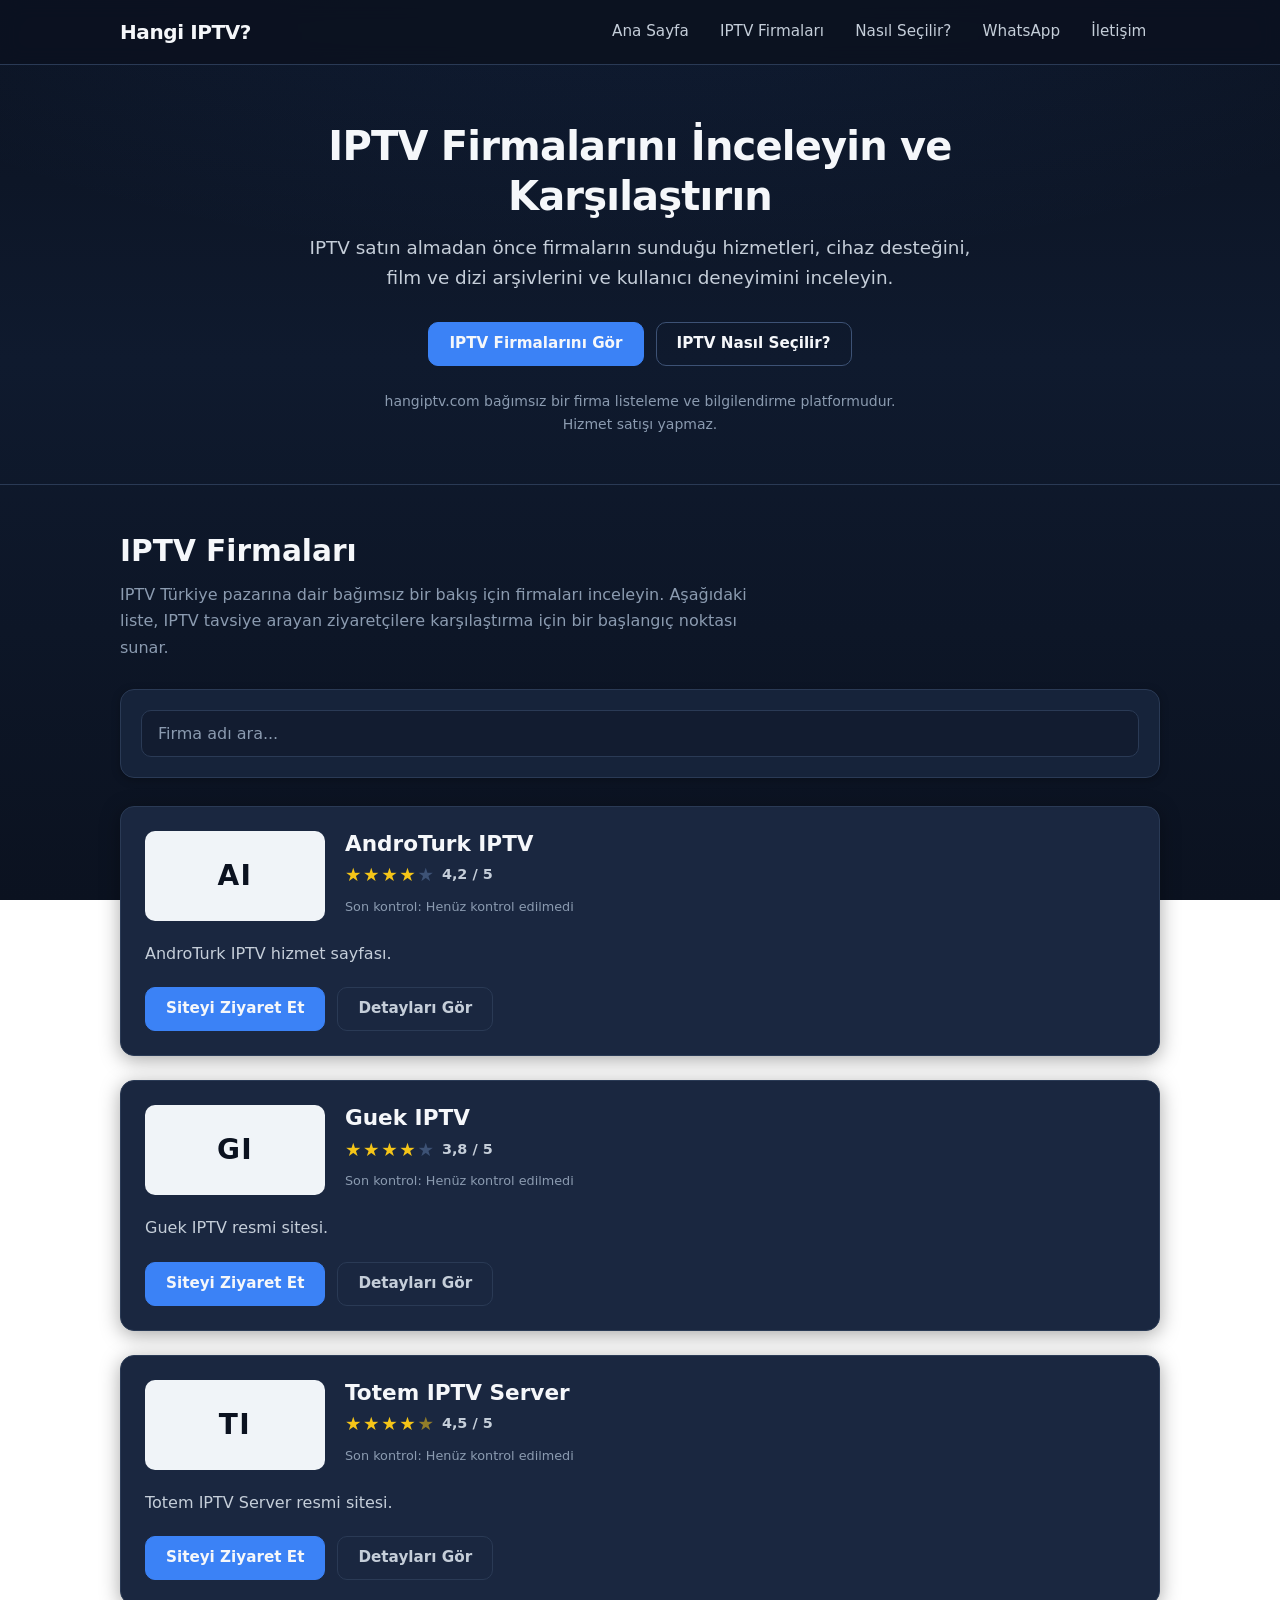
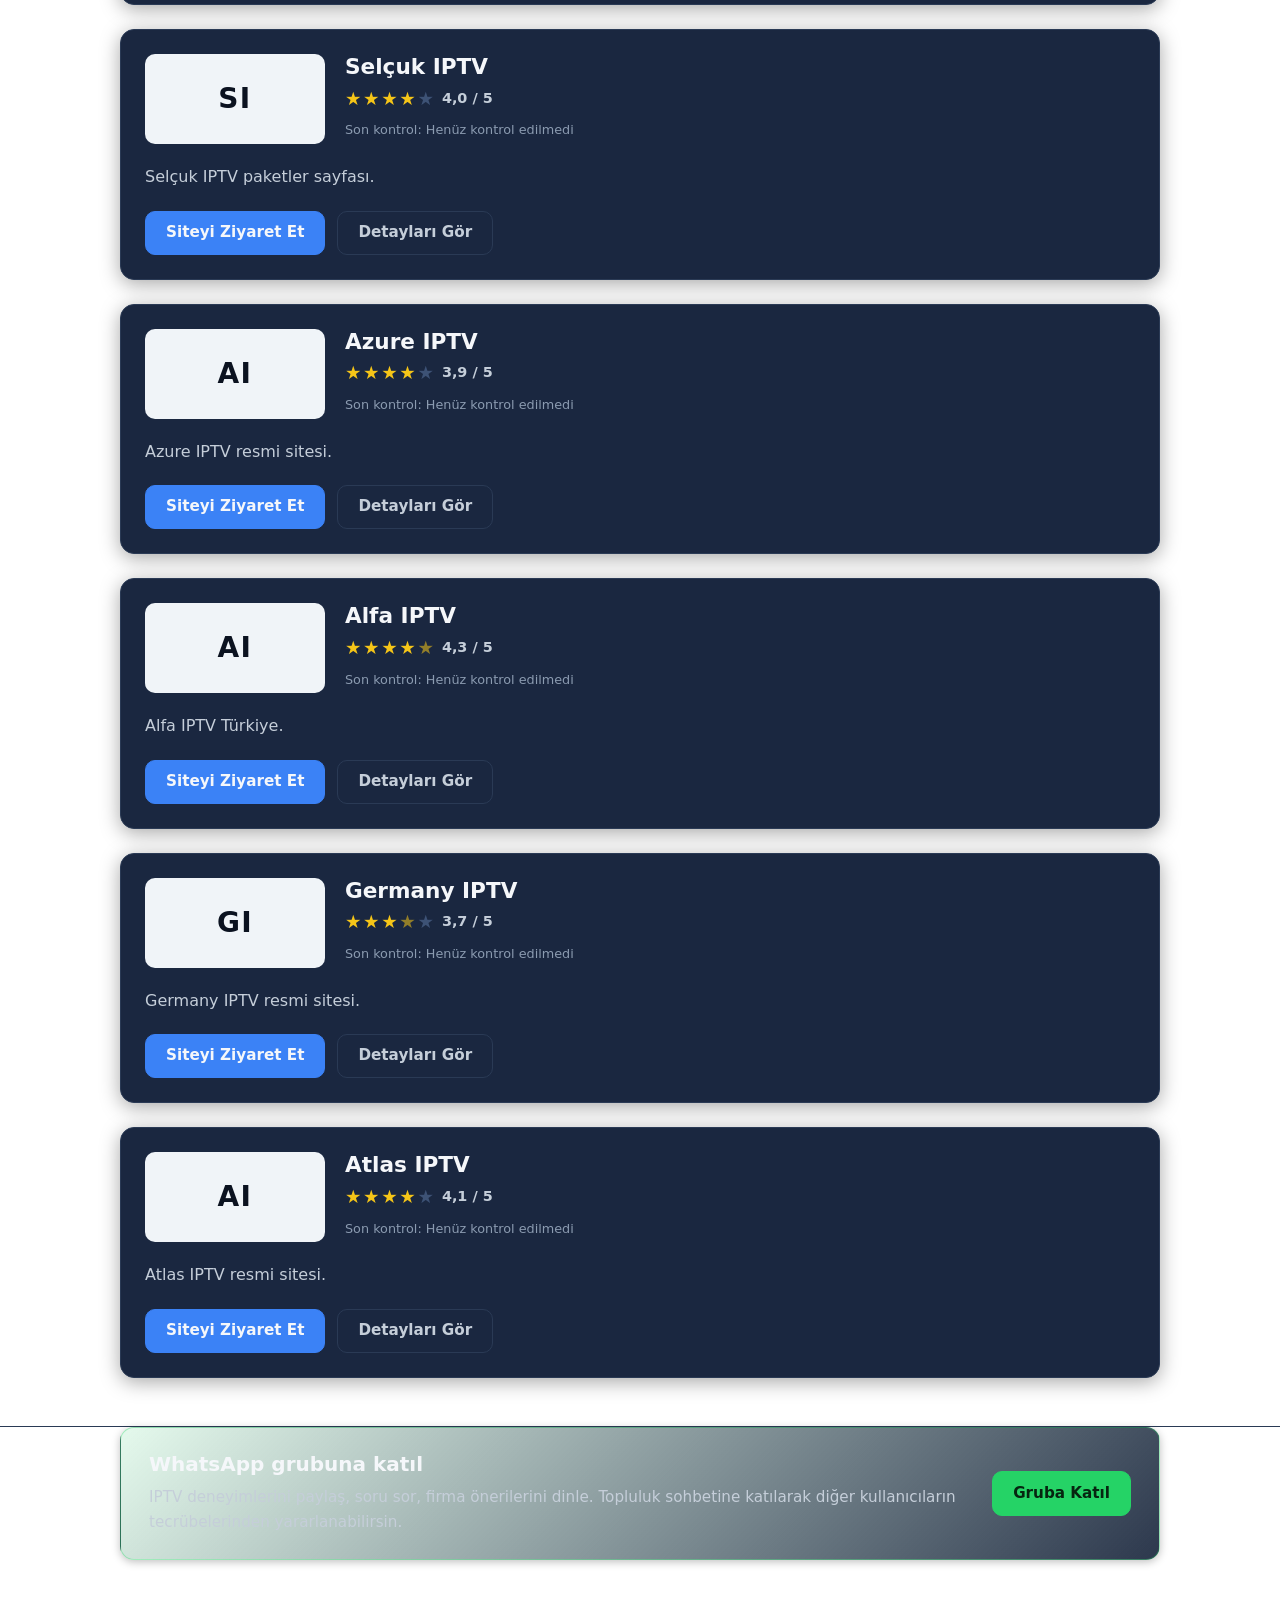
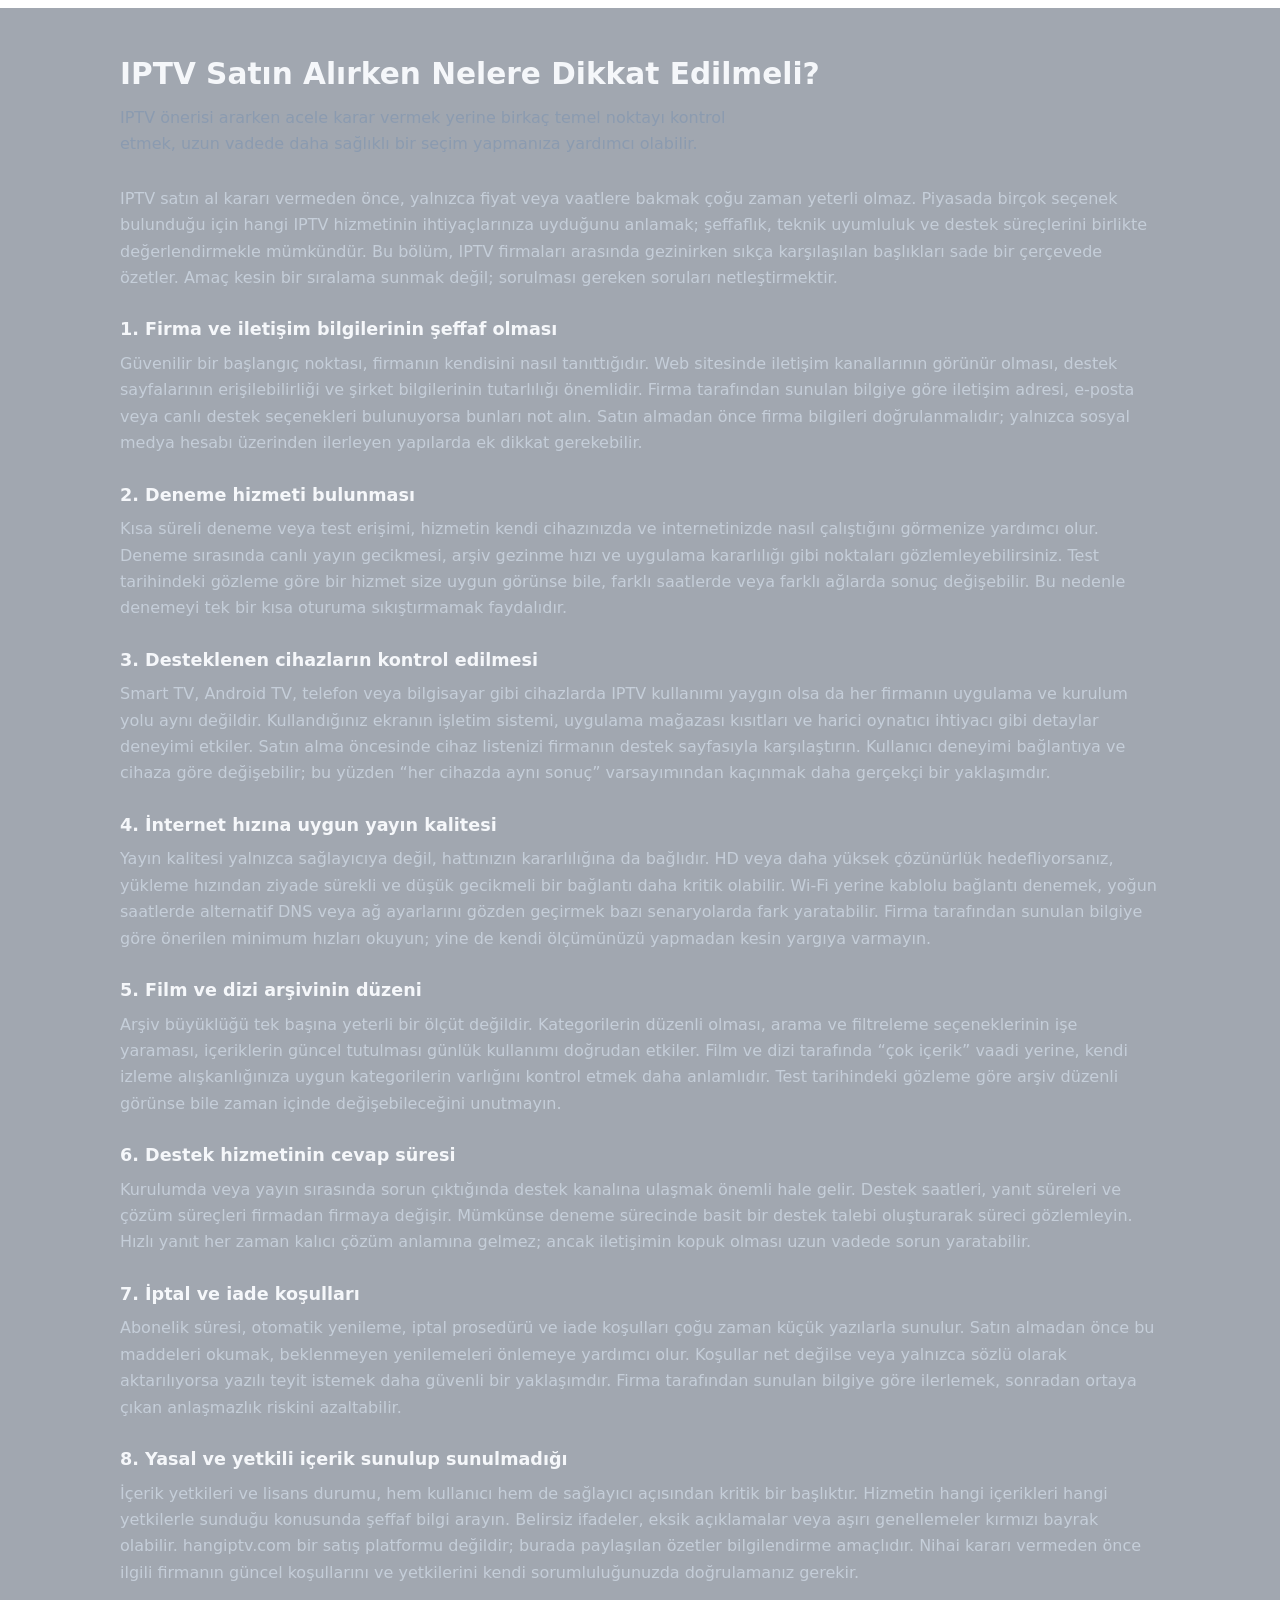
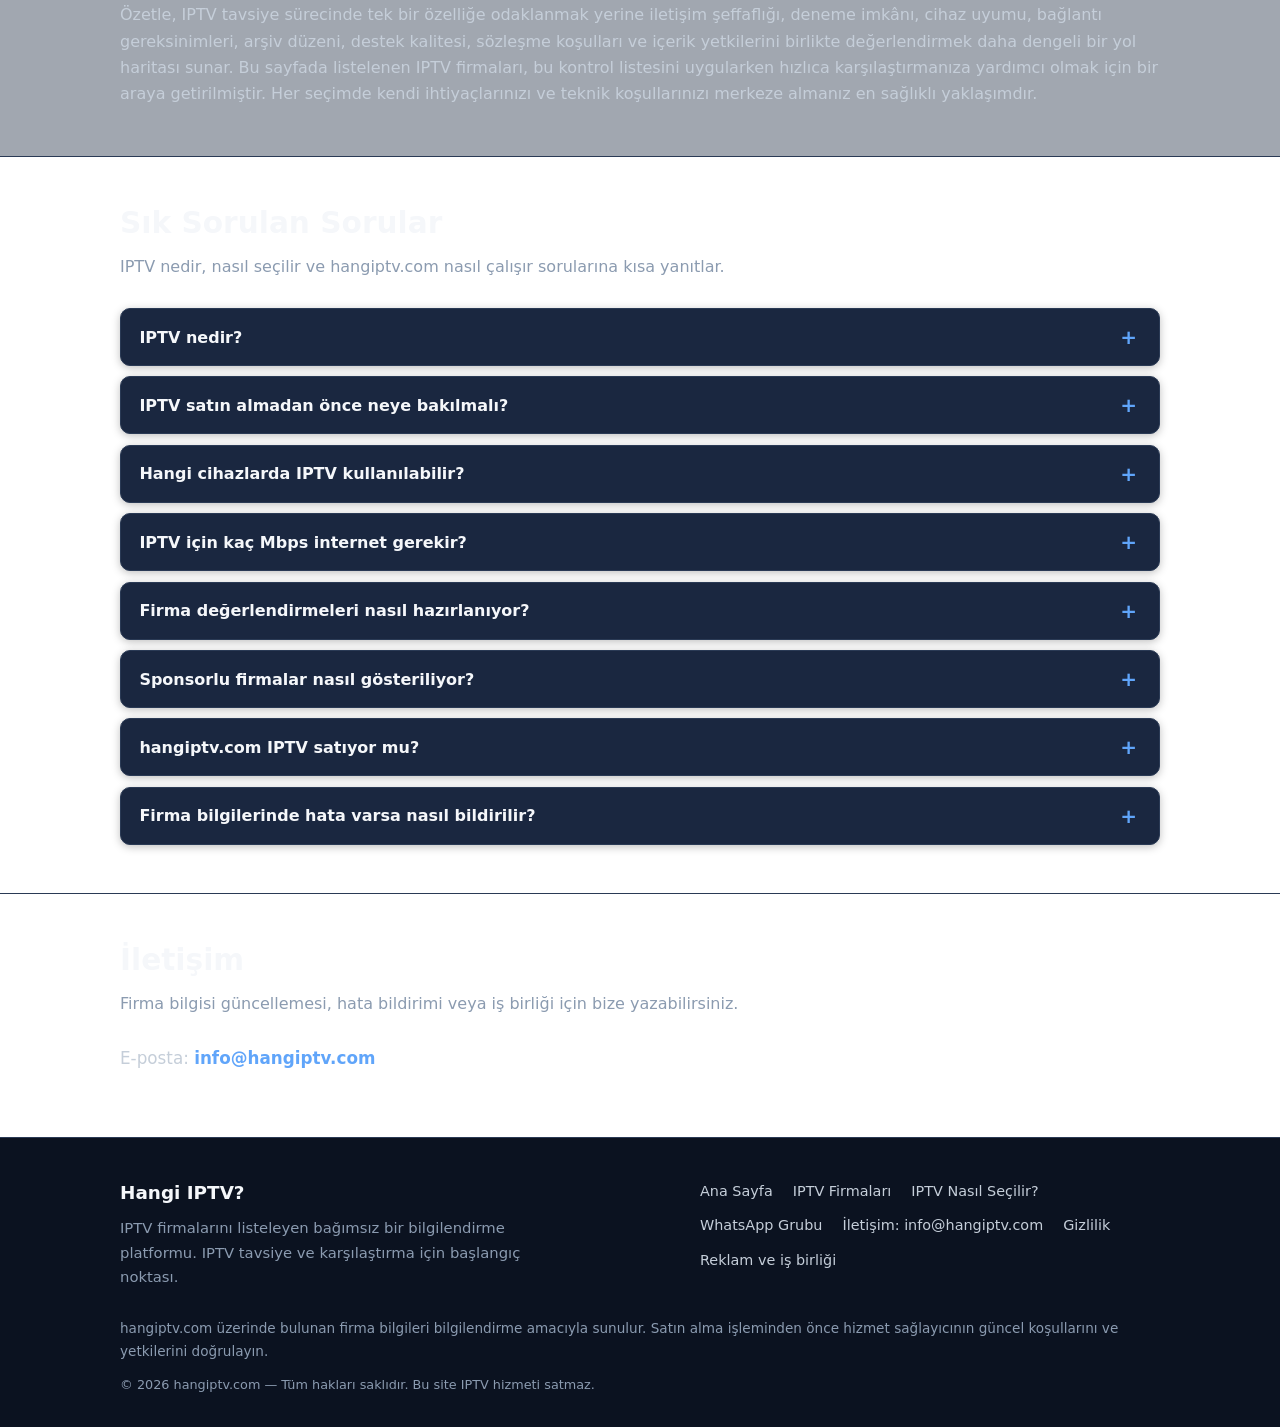
==== commit 578649bf: "Add files via upload" ====
--- a/index.html
+++ b/index.html
@@ -226,6 +226,7 @@
           <li><a href="#ana-sayfa">Ana Sayfa</a></li>
           <li><a href="#iptv-firmalari">IPTV Firmaları</a></li>
           <li><a href="#nasil-secilir">Nasıl Seçilir?</a></li>
+          <li><a href="#whatsapp">WhatsApp</a></li>
           <li><a href="#iletisim">İletişim</a></li>
         </ul>
       </nav>
@@ -278,6 +279,29 @@
       </div>
     </section>
 
+    <!-- WhatsApp topluluk -->
+    <section class="whatsapp-section" id="whatsapp" aria-labelledby="whatsapp-title">
+      <div class="container">
+        <div class="whatsapp-box">
+          <div class="whatsapp-text">
+            <h2 id="whatsapp-title">WhatsApp grubuna katıl</h2>
+            <p>
+              IPTV deneyimlerini paylaş, soru sor, firma önerilerini dinle.
+              Topluluk sohbetine katılarak diğer kullanıcıların tecrübelerinden yararlanabilirsin.
+            </p>
+          </div>
+          <a
+            class="btn btn-whatsapp"
+            href="https://chat.whatsapp.com/Hjl4iWpbAji1x8hN4KVJ1n"
+            target="_blank"
+            rel="noopener noreferrer"
+          >
+            Gruba Katıl
+          </a>
+        </div>
+      </div>
+    </section>
+
     <!-- Nasıl Seçilir -->
     <section class="guide-section" id="nasil-secilir" aria-labelledby="guide-title">
       <div class="container">
@@ -545,6 +569,7 @@
           <li><a href="#ana-sayfa">Ana Sayfa</a></li>
           <li><a href="#iptv-firmalari">IPTV Firmaları</a></li>
           <li><a href="#nasil-secilir">IPTV Nasıl Seçilir?</a></li>
+          <li><a href="https://chat.whatsapp.com/Hjl4iWpbAji1x8hN4KVJ1n" target="_blank" rel="noopener noreferrer">WhatsApp Grubu</a></li>
           <li><a href="mailto:info@hangiptv.com">İletişim: info@hangiptv.com</a></li>
           <li><a href="#gizlilik">Gizlilik</a></li>
           <li><a href="#is-birligi">Reklam ve iş birliği</a></li>
--- a/style.css
+++ b/style.css
@@ -571,6 +571,103 @@
   border-radius: var(--radius-sm);
 }
 
+.provider-rating {
+  display: flex;
+  flex-wrap: wrap;
+  align-items: center;
+  gap: 0.5rem;
+  margin: 0.35rem 0 0.55rem;
+}
+
+.stars {
+  display: inline-flex;
+  gap: 0.1rem;
+  line-height: 1;
+}
+
+.star {
+  font-size: 1.15rem;
+}
+
+.star-full {
+  color: #f5c518;
+}
+
+.star-half {
+  color: #f5c518;
+  opacity: 0.55;
+}
+
+.star-empty {
+  color: #3d5275;
+}
+
+.rating-score {
+  font-size: 0.9rem;
+  font-weight: 600;
+  color: var(--text-secondary);
+}
+
+/* ========== WhatsApp ========== */
+.whatsapp-section {
+  padding: 0 0 3rem;
+}
+
+.whatsapp-box {
+  display: flex;
+  flex-wrap: wrap;
+  align-items: center;
+  justify-content: space-between;
+  gap: 1.25rem;
+  padding: 1.5rem 1.75rem;
+  background: linear-gradient(135deg, rgba(37, 211, 102, 0.12), rgba(22, 35, 58, 0.9));
+  border: 1px solid rgba(37, 211, 102, 0.35);
+  border-radius: var(--radius-lg);
+  box-shadow: var(--shadow-soft);
+}
+
+.whatsapp-text {
+  flex: 1;
+  min-width: 220px;
+}
+
+.whatsapp-text h2 {
+  margin: 0 0 0.5rem;
+  font-size: 1.25rem;
+}
+
+.whatsapp-text p {
+  margin: 0;
+  color: var(--text-secondary);
+  font-size: 0.95rem;
+}
+
+.btn-whatsapp {
+  background: #25d366;
+  color: #062510;
+  border-color: #25d366;
+  font-weight: 700;
+  white-space: nowrap;
+}
+
+.btn-whatsapp:hover {
+  background: #2fe574;
+  border-color: #2fe574;
+  color: #04200d;
+}
+
+@media (max-width: 768px) {
+  .whatsapp-box {
+    flex-direction: column;
+    align-items: stretch;
+    text-align: center;
+  }
+
+  .btn-whatsapp {
+    width: 100%;
+  }
+}
+
 .provider-slogan {
   margin: 0 0 0.5rem;
   color: var(--text-muted);
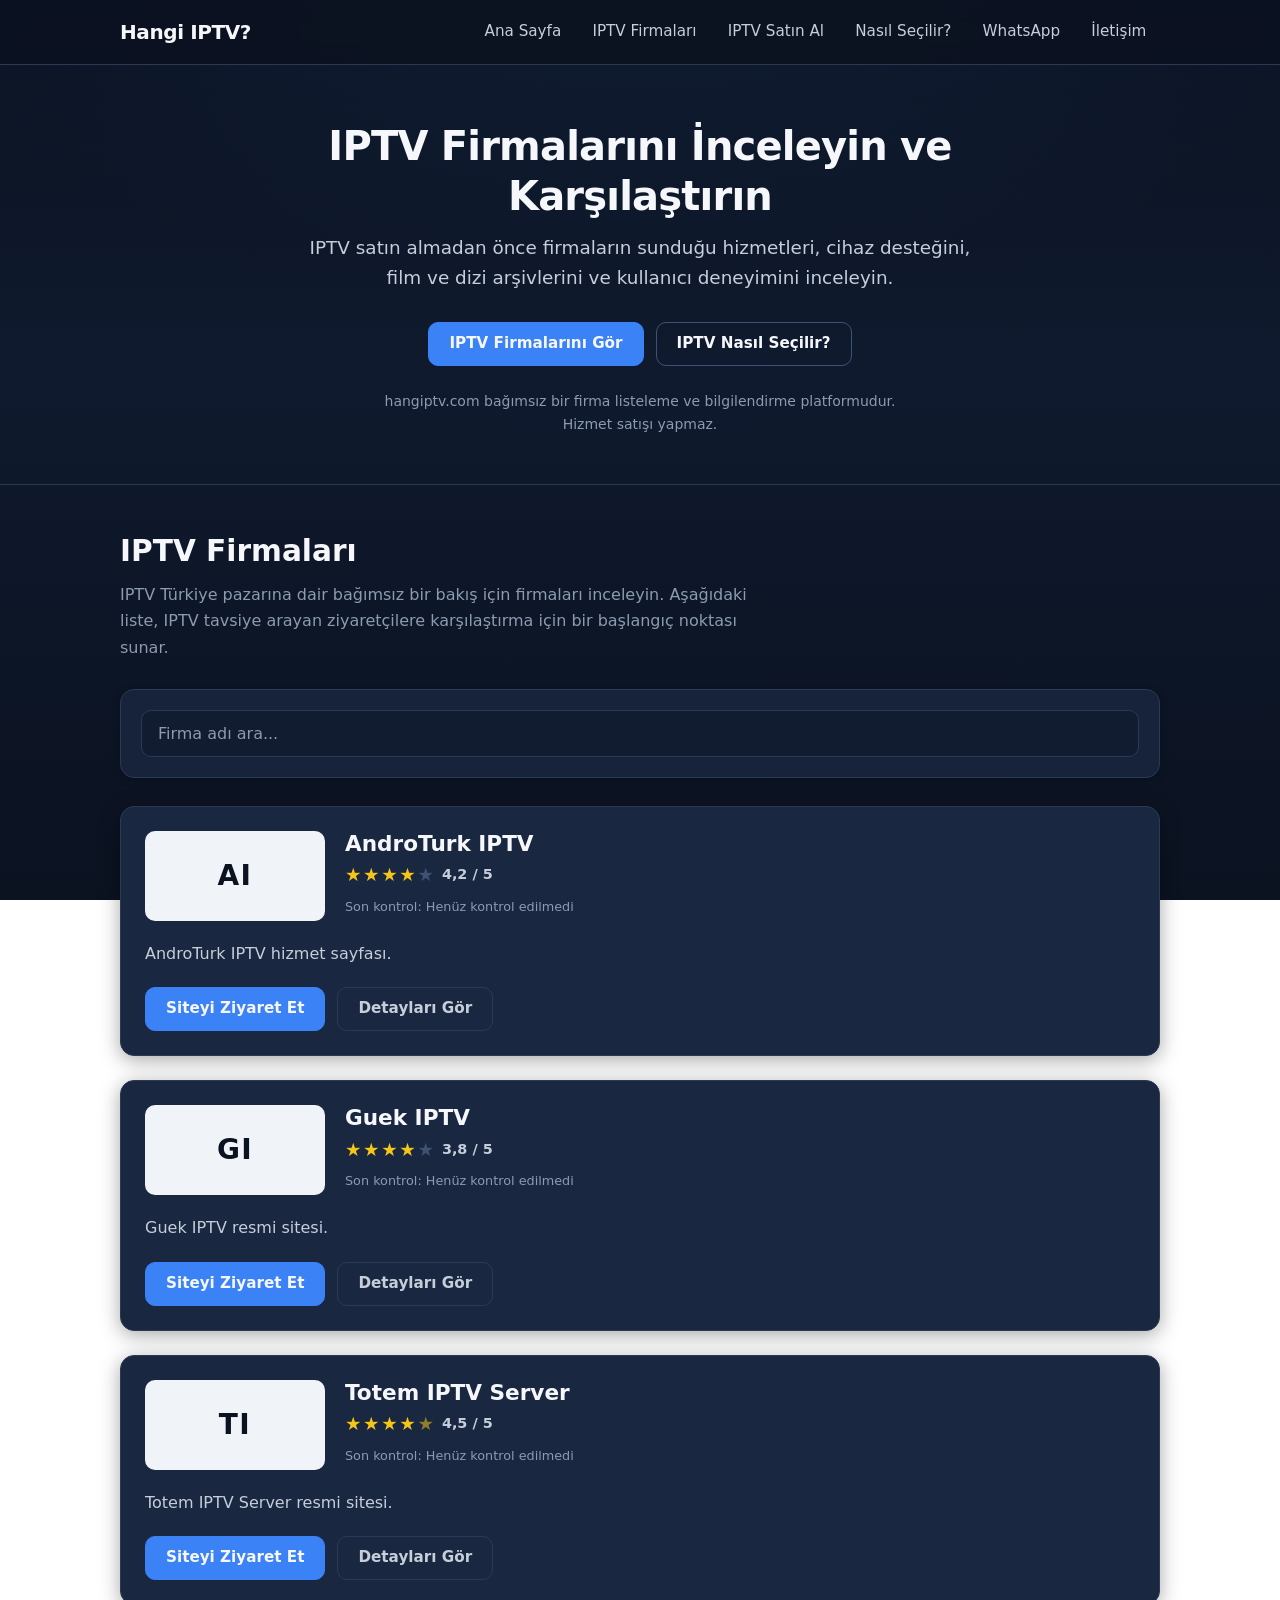
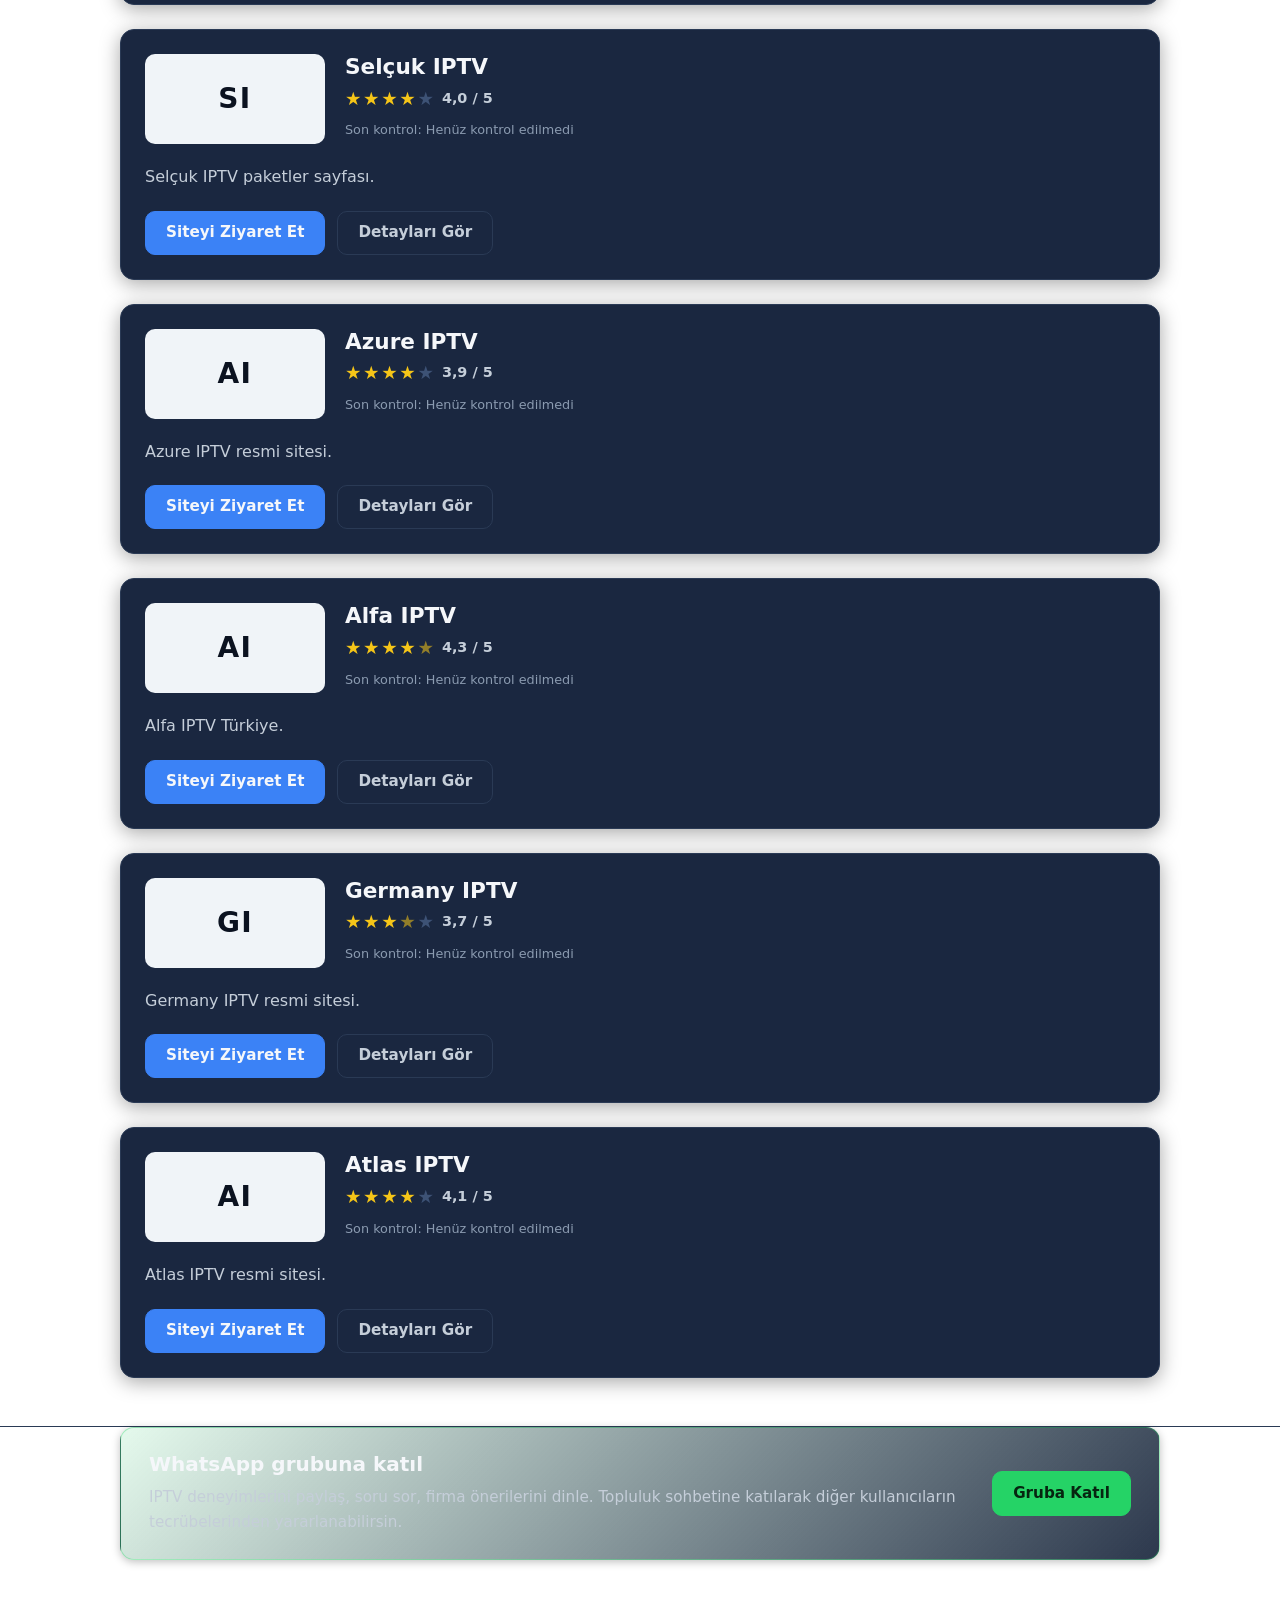
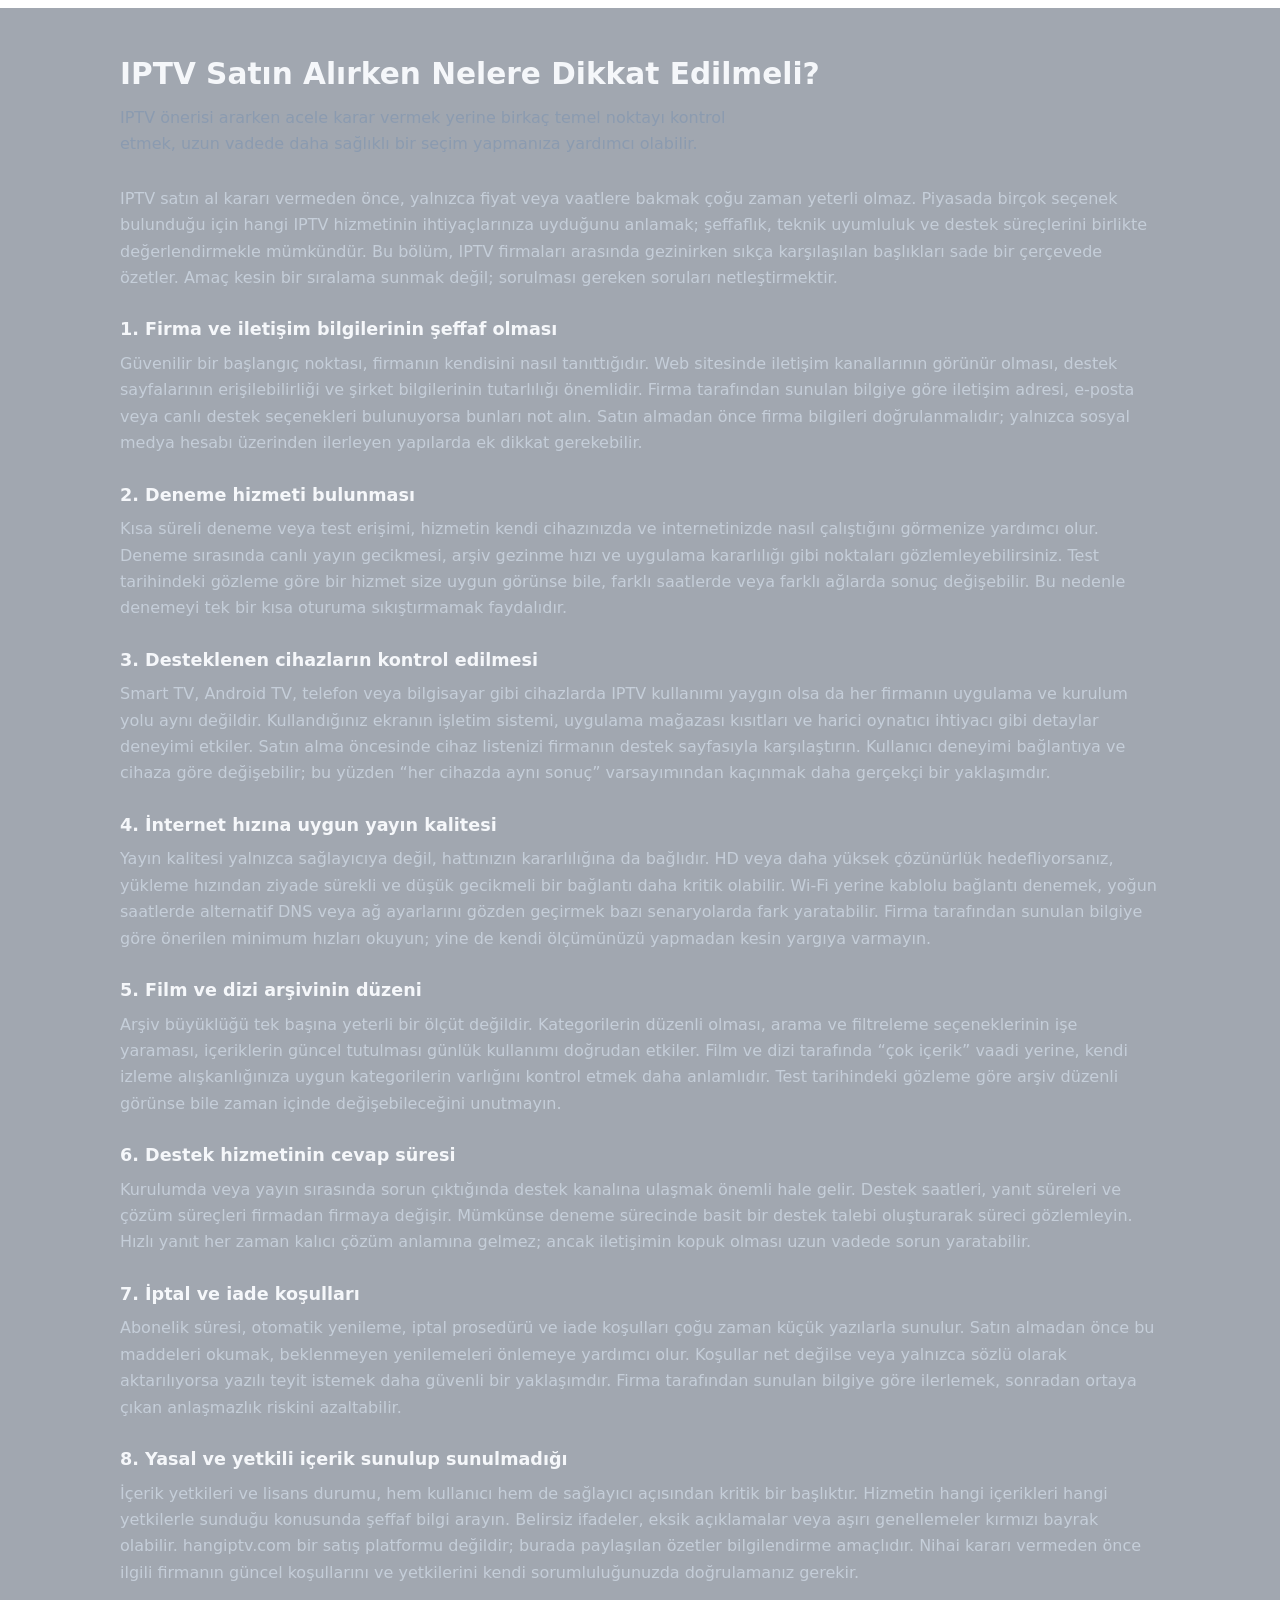
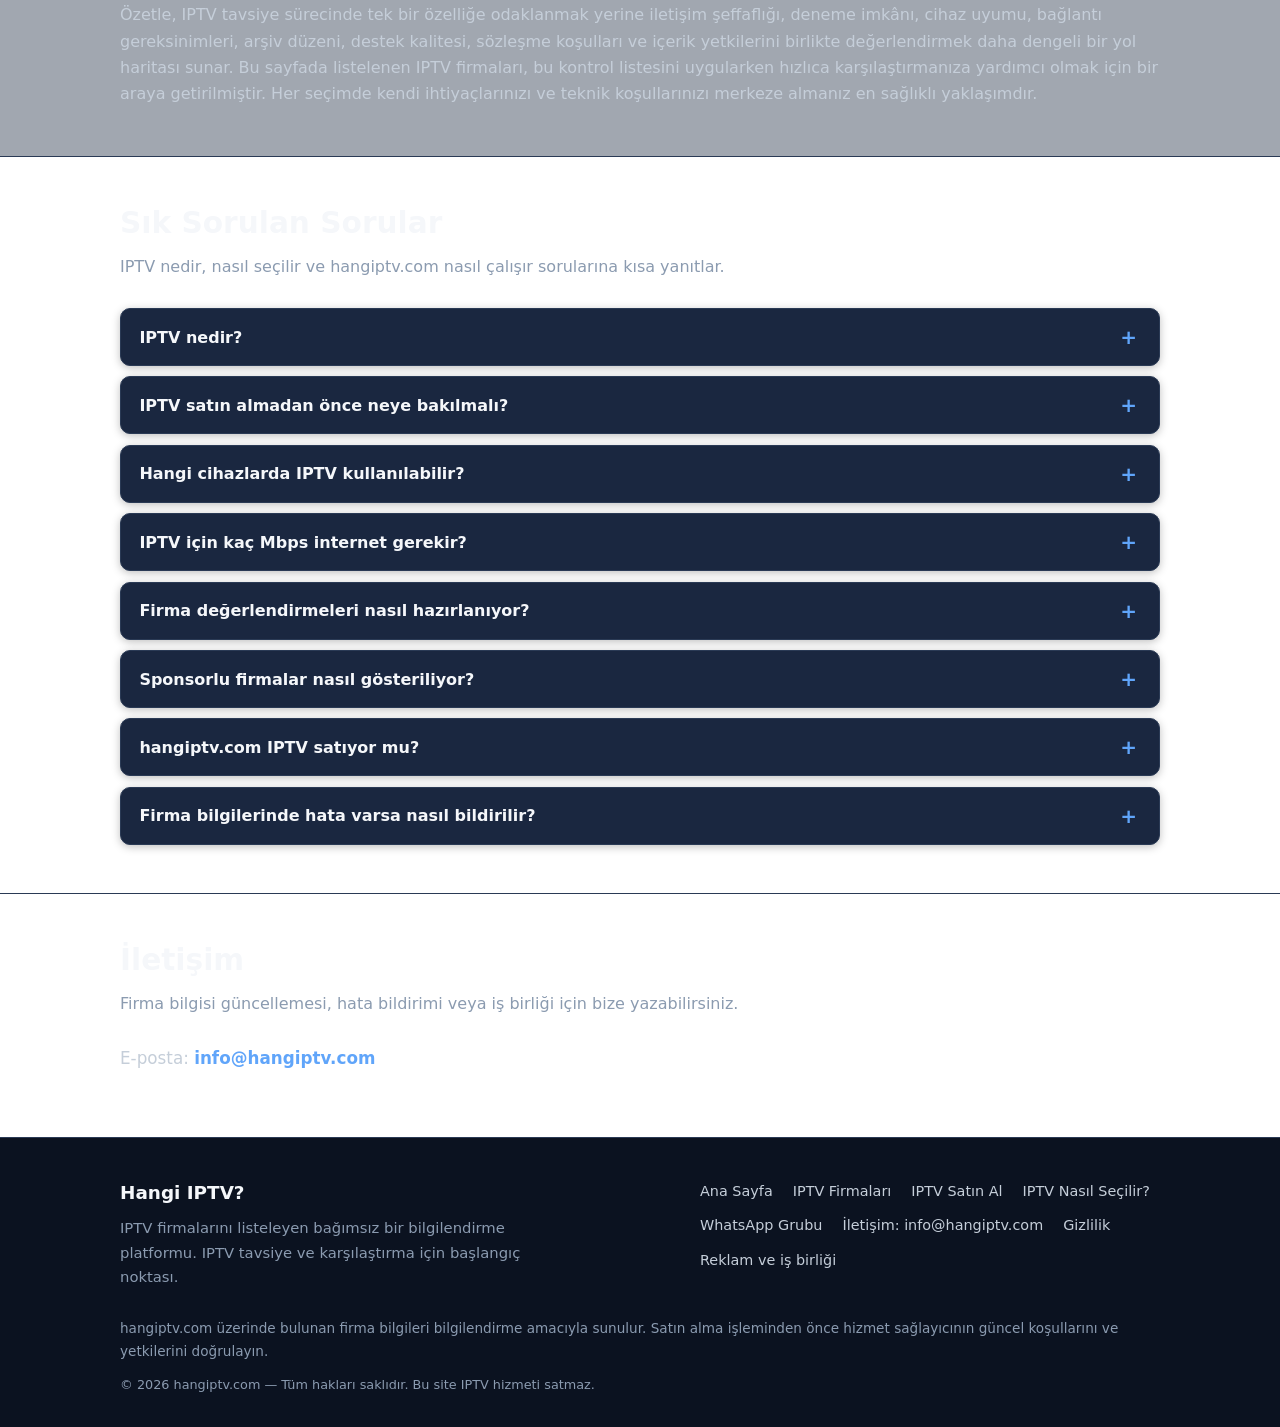
==== commit 10890c80: "Add files via upload" ====
--- a/index.html
+++ b/index.html
@@ -225,6 +225,7 @@
         <ul class="nav-list">
           <li><a href="#ana-sayfa">Ana Sayfa</a></li>
           <li><a href="#iptv-firmalari">IPTV Firmaları</a></li>
+          <li><a href="iptv-satin-al.html">IPTV Satın Al</a></li>
           <li><a href="#nasil-secilir">Nasıl Seçilir?</a></li>
           <li><a href="#whatsapp">WhatsApp</a></li>
           <li><a href="#iletisim">İletişim</a></li>
@@ -568,6 +569,7 @@
         <ul>
           <li><a href="#ana-sayfa">Ana Sayfa</a></li>
           <li><a href="#iptv-firmalari">IPTV Firmaları</a></li>
+          <li><a href="iptv-satin-al.html">IPTV Satın Al</a></li>
           <li><a href="#nasil-secilir">IPTV Nasıl Seçilir?</a></li>
           <li><a href="https://chat.whatsapp.com/Hjl4iWpbAji1x8hN4KVJ1n" target="_blank" rel="noopener noreferrer">WhatsApp Grubu</a></li>
           <li><a href="mailto:info@hangiptv.com">İletişim: info@hangiptv.com</a></li>
--- a/style.css
+++ b/style.css
@@ -965,6 +965,87 @@
   font-size: 0.8rem;
 }
 
+/* ========== Article / landing page ========== */
+.article-page {
+  padding: 2rem 0 3.5rem;
+}
+
+.breadcrumb {
+  font-size: 0.875rem;
+  color: var(--text-muted);
+  margin-bottom: 1.5rem;
+}
+
+.breadcrumb a {
+  color: var(--text-secondary);
+}
+
+.breadcrumb a:hover {
+  color: var(--text-primary);
+}
+
+.article-hero {
+  margin-bottom: 2rem;
+  max-width: 720px;
+}
+
+.article-lead {
+  font-size: 1.1rem;
+  color: var(--text-secondary);
+  margin: 0;
+}
+
+.article-body {
+  max-width: 720px;
+}
+
+.article-checklist {
+  list-style: none;
+  padding: 0;
+  margin: 0 0 1.5rem;
+}
+
+.article-checklist li {
+  position: relative;
+  padding: 0.45rem 0 0.45rem 1.4rem;
+  color: var(--text-secondary);
+}
+
+.article-checklist li::before {
+  content: "✓";
+  position: absolute;
+  left: 0;
+  color: var(--accent-hover);
+  font-weight: 700;
+}
+
+.article-cta {
+  margin-top: 2.5rem;
+  padding: 1.75rem;
+  text-align: center;
+  background: var(--bg-elevated);
+  border: 1px solid var(--border-subtle);
+  border-radius: var(--radius-lg);
+  box-shadow: var(--shadow-soft);
+}
+
+.btn-cta-lg {
+  padding: 0.95rem 1.6rem;
+  font-size: 1.05rem;
+}
+
+.article-cta-note {
+  margin: 1rem 0 0;
+  font-size: 0.85rem;
+  color: var(--text-muted);
+}
+
+@media (max-width: 768px) {
+  .btn-cta-lg {
+    width: 100%;
+  }
+}
+
 /* ========== Responsive ========== */
 @media (max-width: 768px) {
   .menu-toggle {
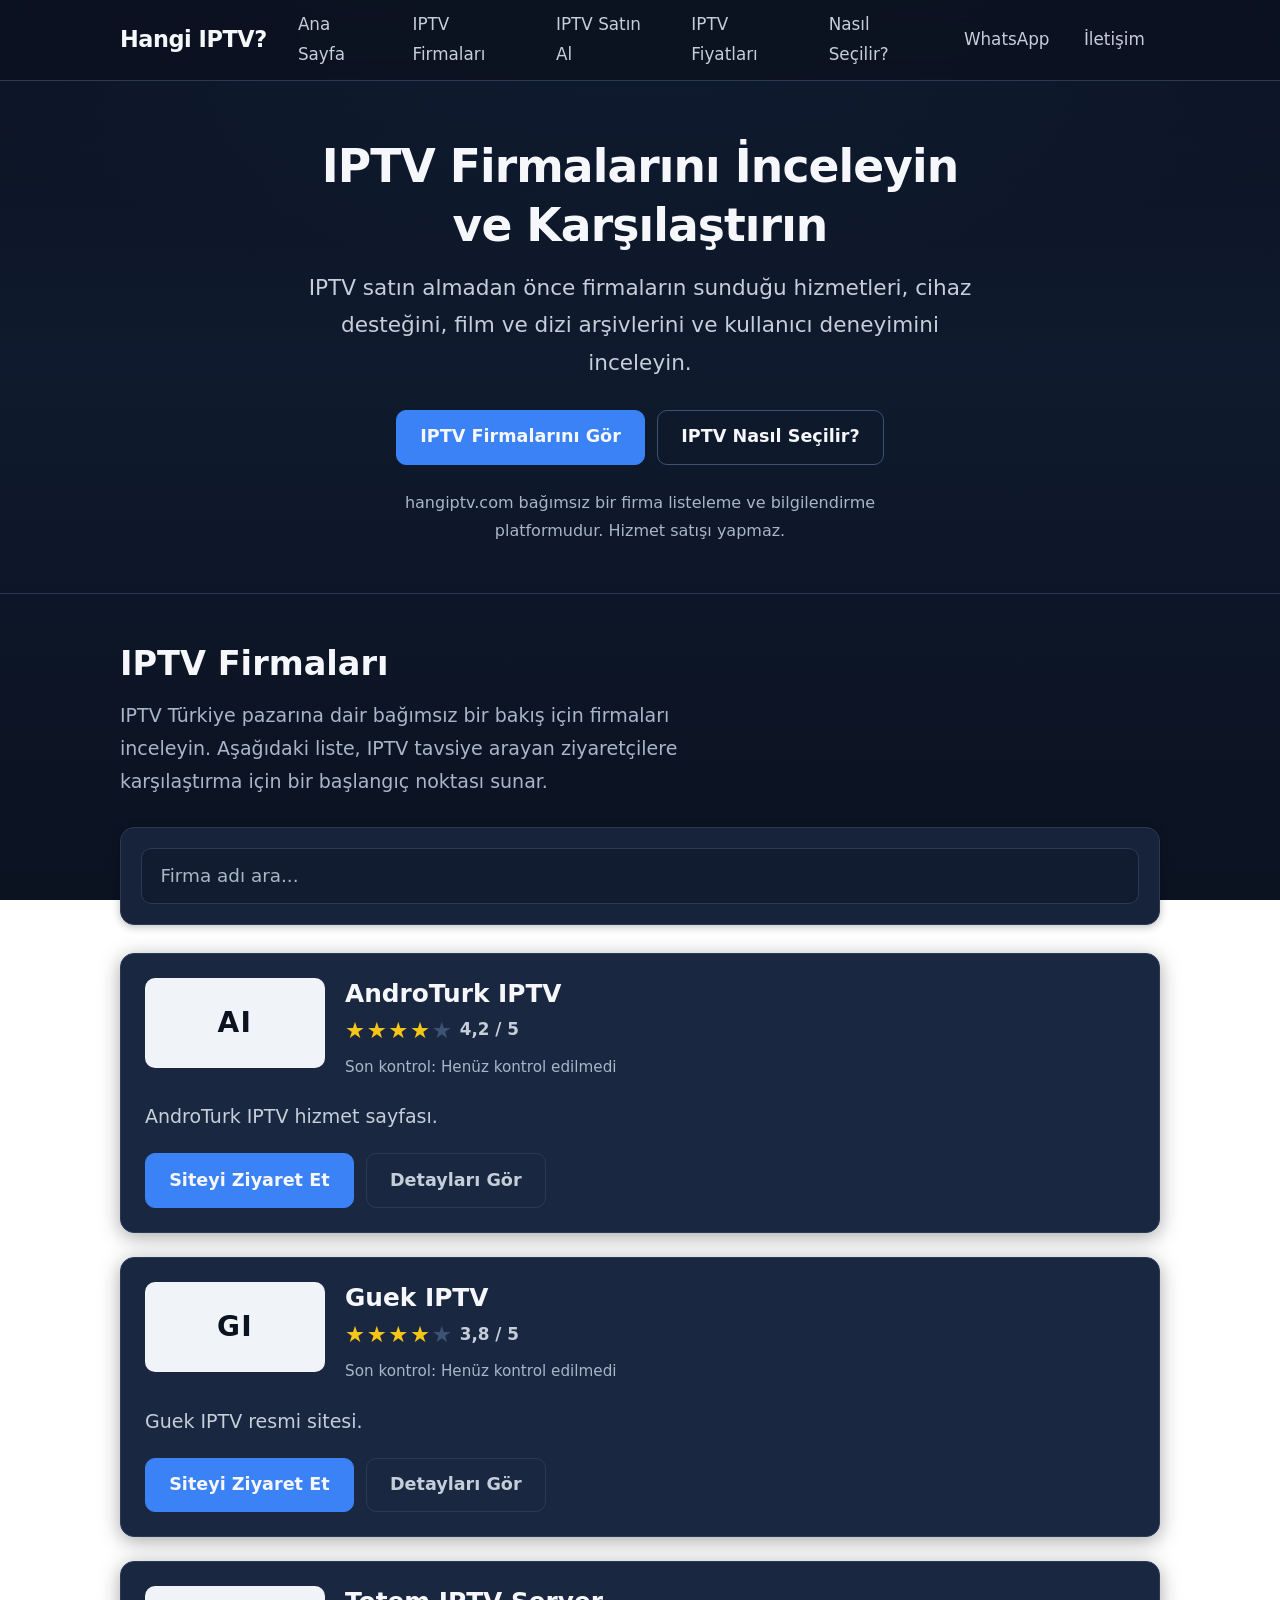
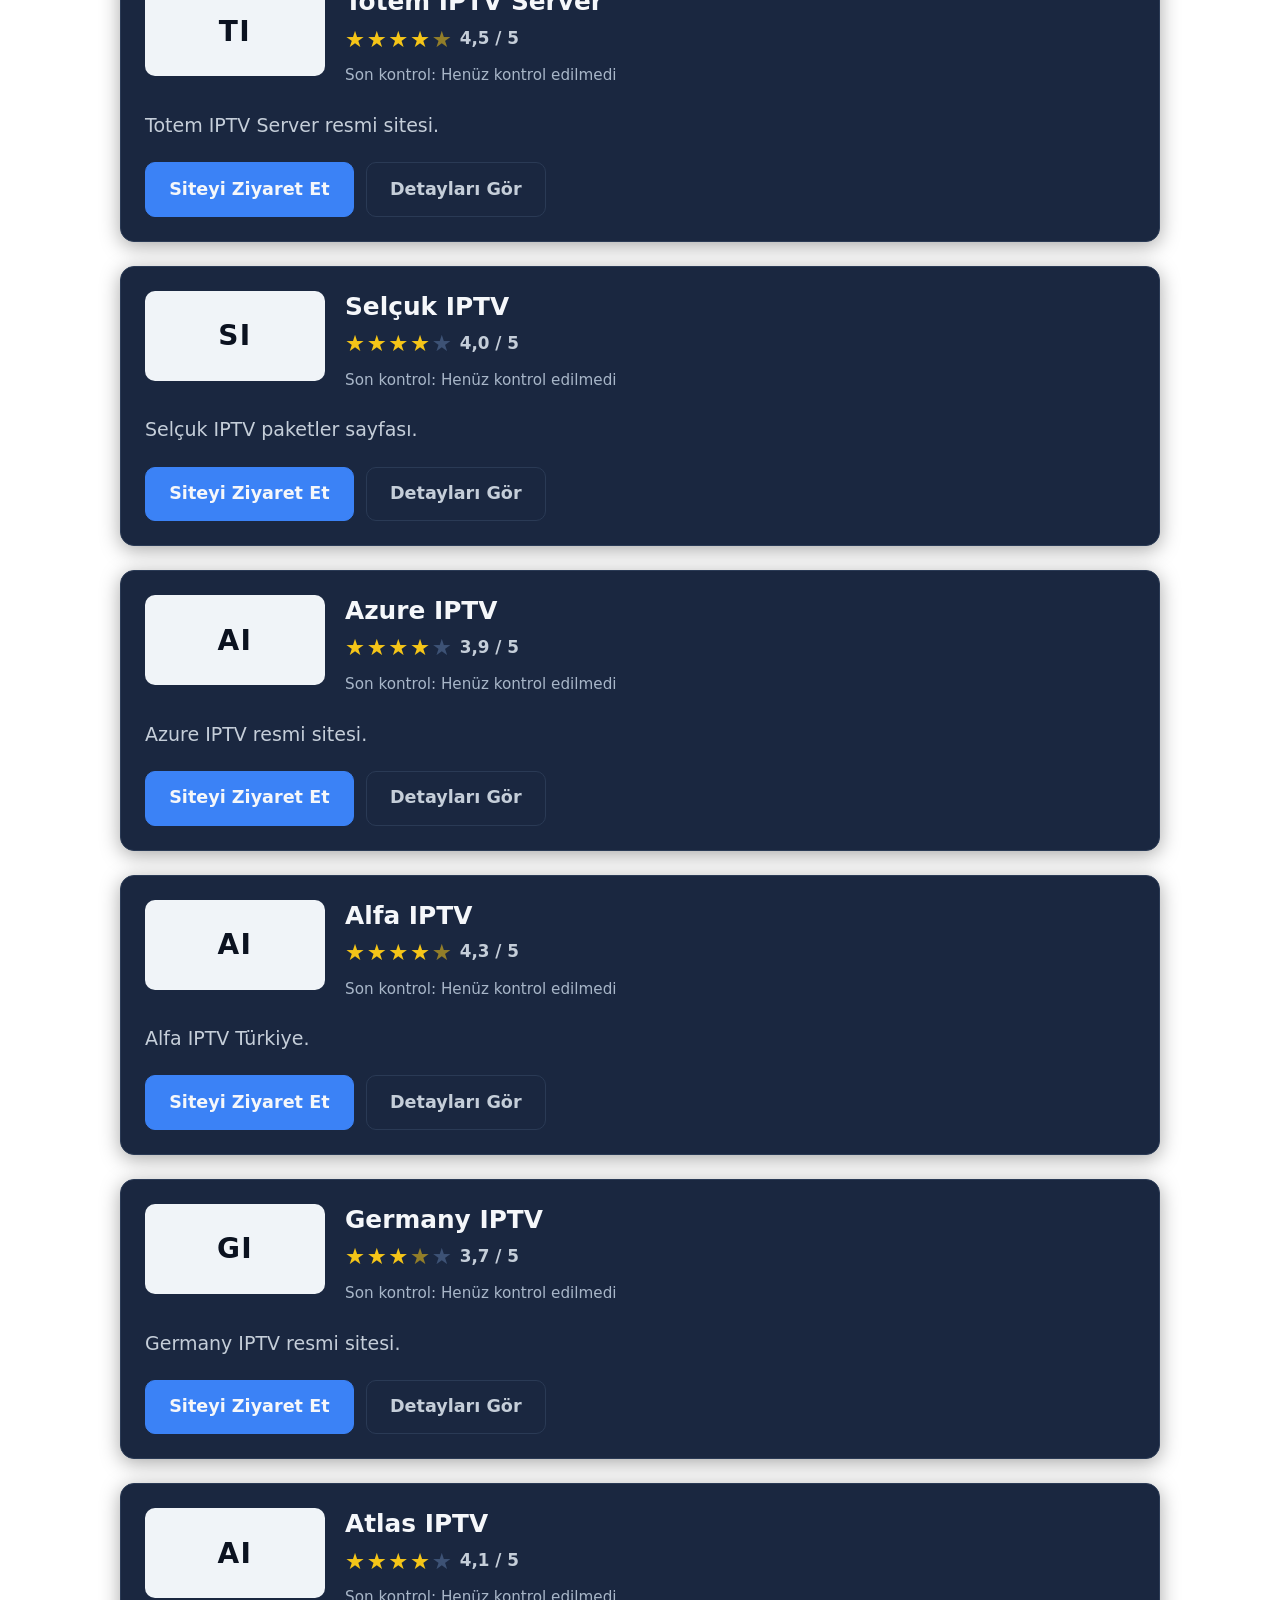
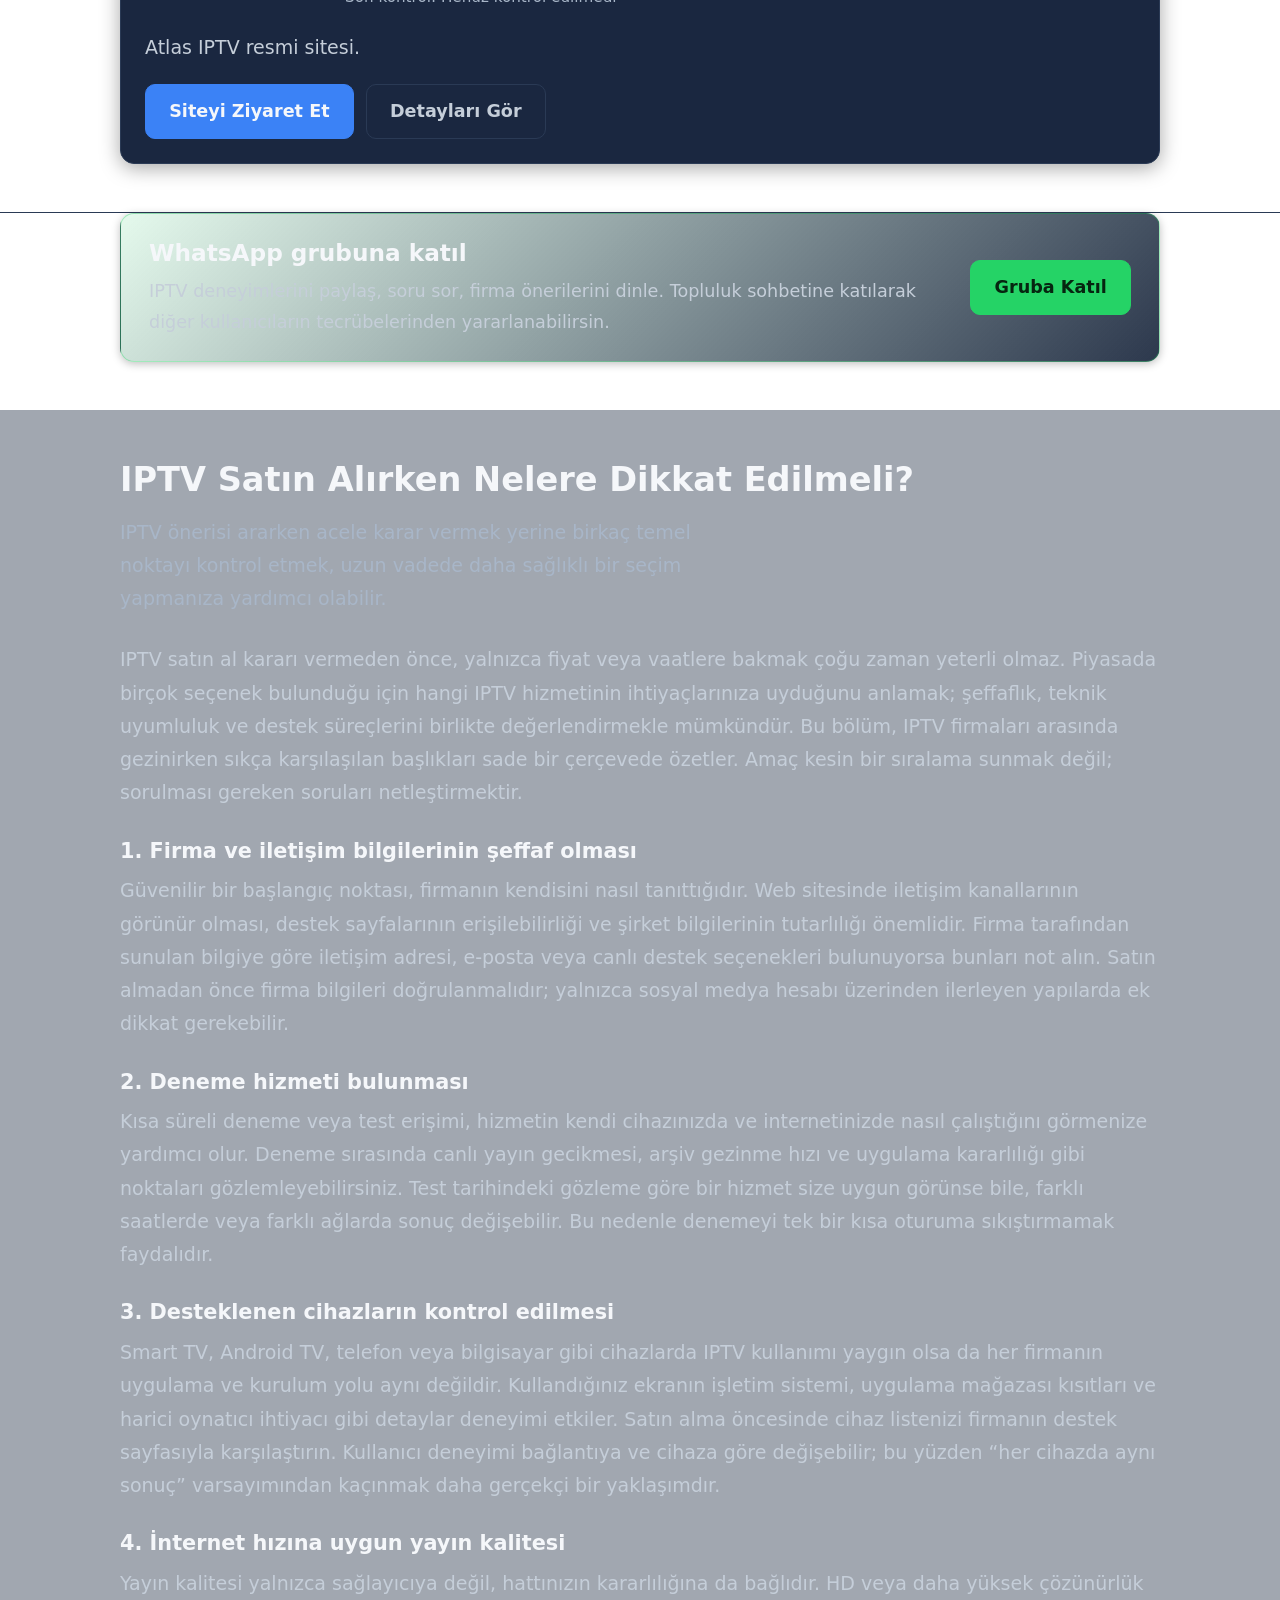
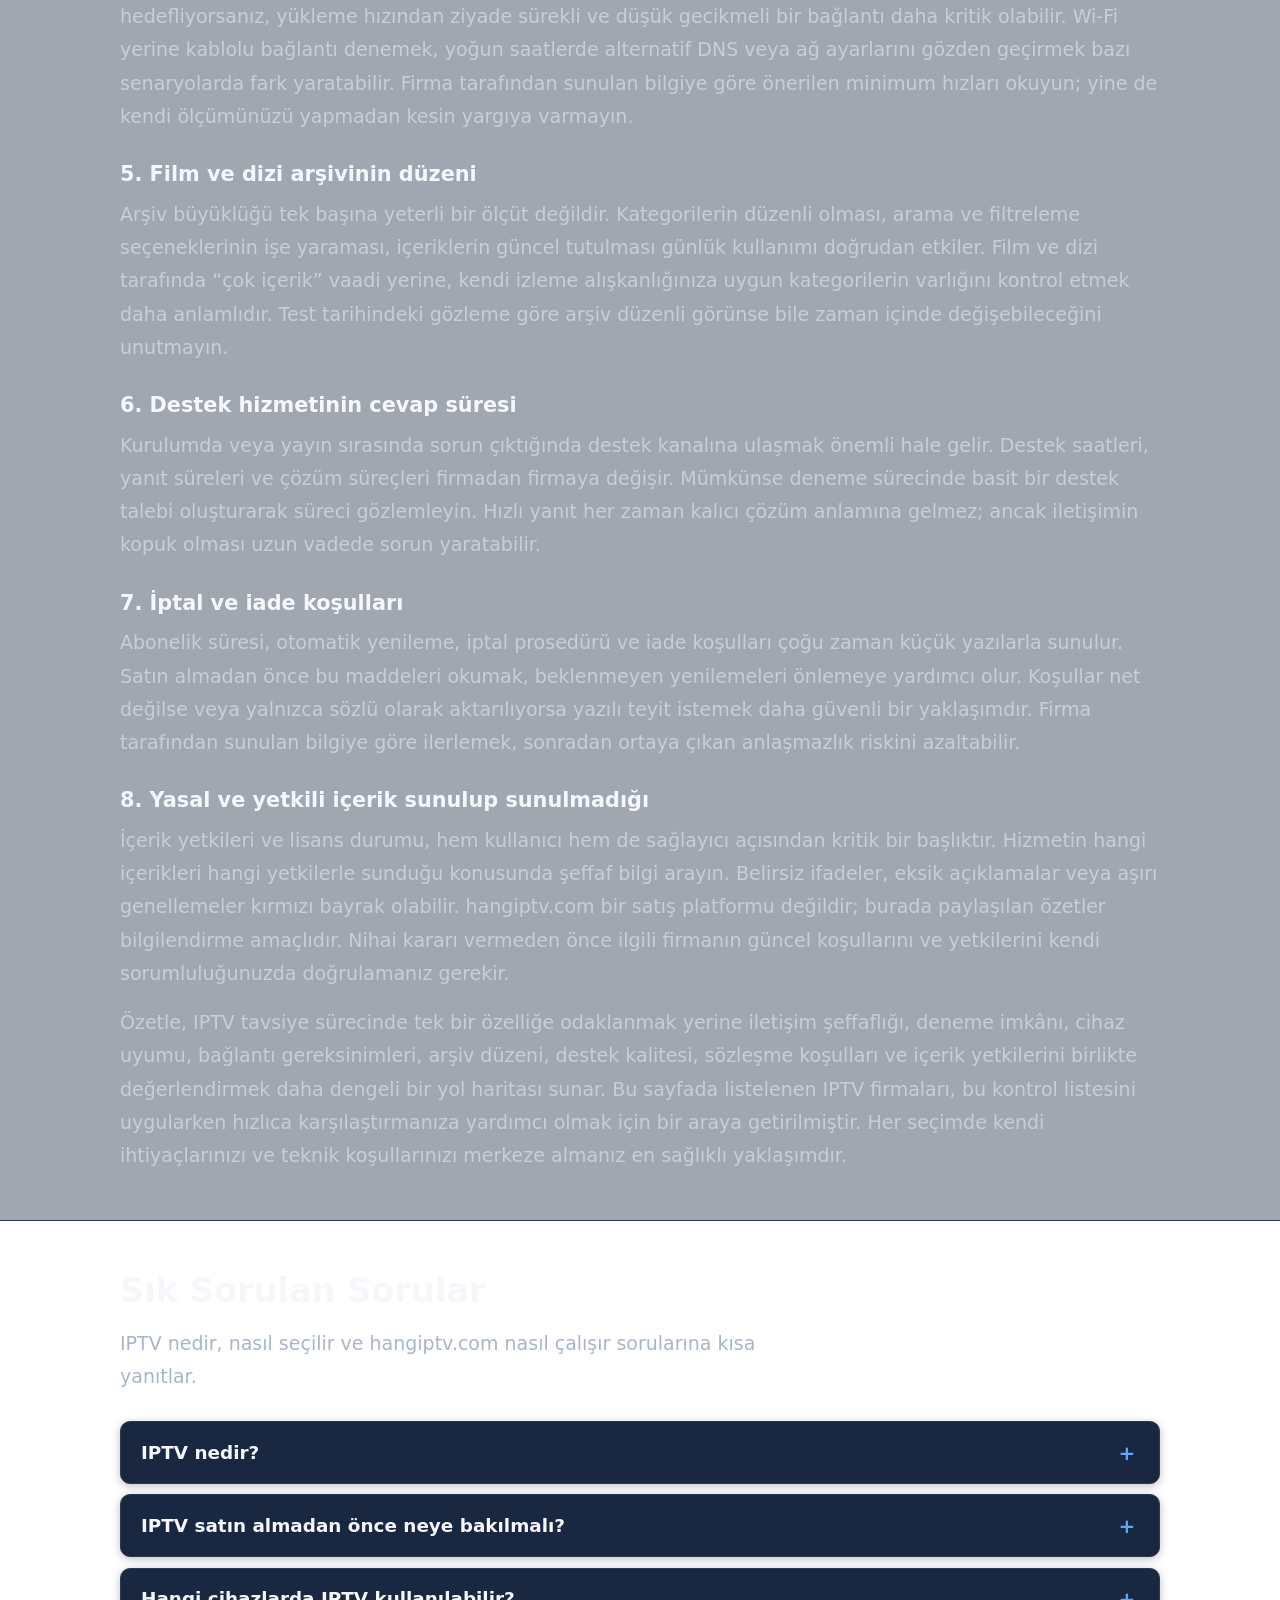
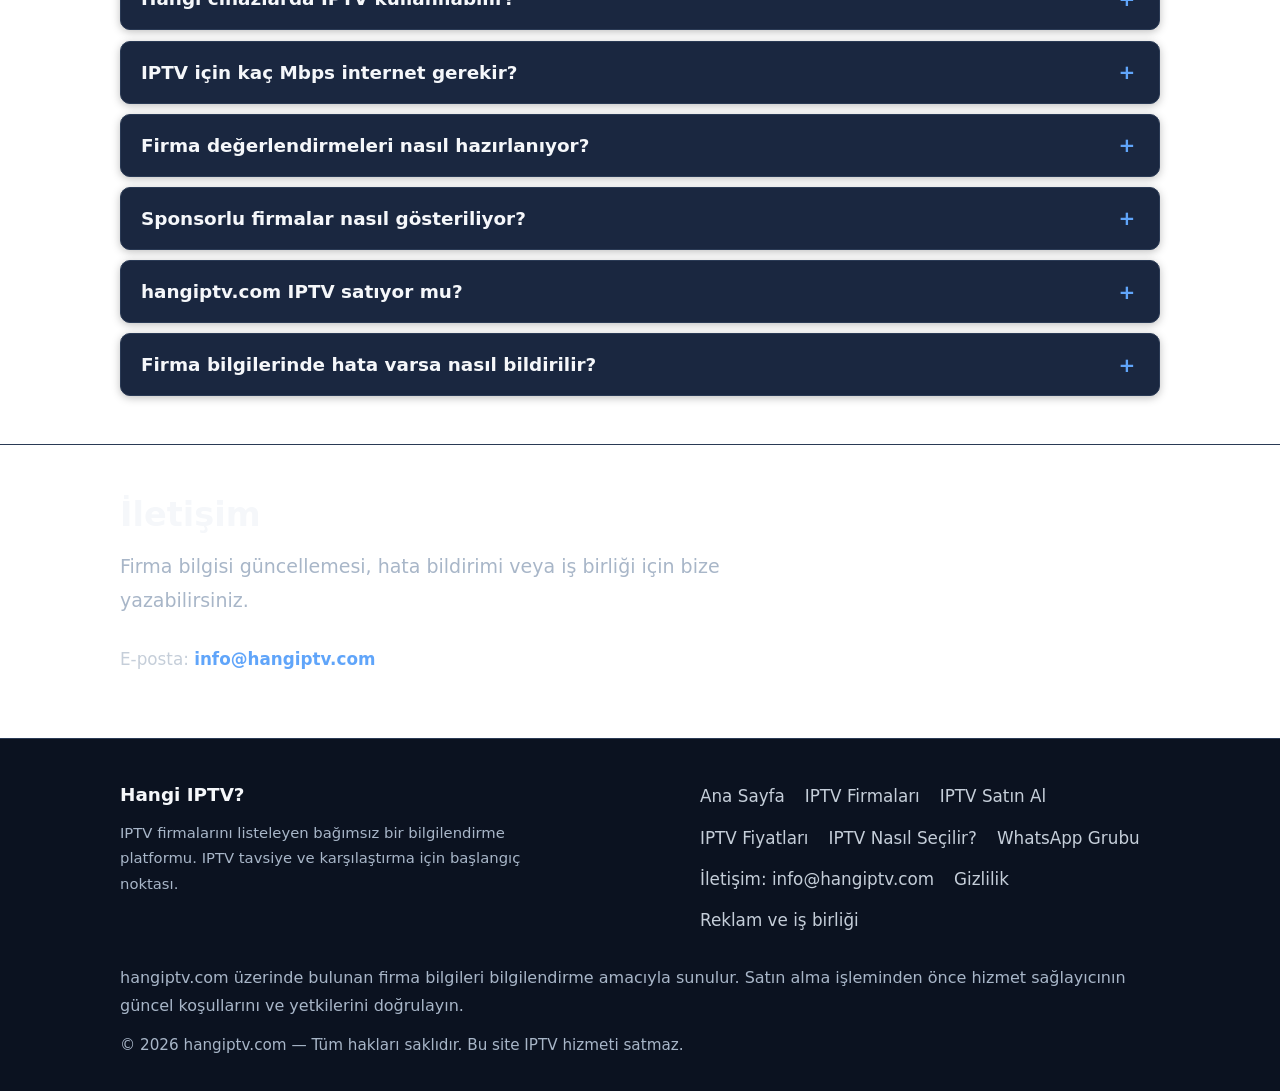
==== commit 670c41fa: "Add files via upload" ====
--- a/index.html
+++ b/index.html
@@ -226,6 +226,7 @@
           <li><a href="#ana-sayfa">Ana Sayfa</a></li>
           <li><a href="#iptv-firmalari">IPTV Firmaları</a></li>
           <li><a href="iptv-satin-al.html">IPTV Satın Al</a></li>
+          <li><a href="iptv-fiyatlari.html">IPTV Fiyatları</a></li>
           <li><a href="#nasil-secilir">Nasıl Seçilir?</a></li>
           <li><a href="#whatsapp">WhatsApp</a></li>
           <li><a href="#iletisim">İletişim</a></li>
@@ -570,6 +571,7 @@
           <li><a href="#ana-sayfa">Ana Sayfa</a></li>
           <li><a href="#iptv-firmalari">IPTV Firmaları</a></li>
           <li><a href="iptv-satin-al.html">IPTV Satın Al</a></li>
+          <li><a href="iptv-fiyatlari.html">IPTV Fiyatları</a></li>
           <li><a href="#nasil-secilir">IPTV Nasıl Seçilir?</a></li>
           <li><a href="https://chat.whatsapp.com/Hjl4iWpbAji1x8hN4KVJ1n" target="_blank" rel="noopener noreferrer">WhatsApp Grubu</a></li>
           <li><a href="mailto:info@hangiptv.com">İletişim: info@hangiptv.com</a></li>
--- a/style.css
+++ b/style.css
@@ -17,7 +17,7 @@
 
   --text-primary: #f5f7fa;
   --text-secondary: #c5ced9;
-  --text-muted: #8b9bb0;
+  --text-muted: #a8b6c8;
   --text-inverse: #0b1220;
 
   --accent: #3b82f6;
@@ -38,10 +38,12 @@
   --shadow-soft: 0 2px 8px rgba(0, 0, 0, 0.25);
 
   --container: 1080px;
-  --header-h: 64px;
+  --header-h: 72px;
   --focus-ring: 0 0 0 3px rgba(59, 130, 246, 0.45);
 
   --font: system-ui, -apple-system, "Segoe UI", Roboto, "Helvetica Neue", Arial, sans-serif;
+  --font-size: 1.1875rem; /* ~19px — yaşlı kitle için daha okunaklı */
+  --line-height: 1.75;
   --transition: 0.2s ease;
 }
 
@@ -73,8 +75,8 @@
 body {
   margin: 0;
   font-family: var(--font);
-  font-size: 1rem;
-  line-height: 1.65;
+  font-size: var(--font-size);
+  line-height: var(--line-height);
   color: var(--text-secondary);
   background:
     radial-gradient(ellipse 80% 50% at 50% -20%, rgba(59, 130, 246, 0.12), transparent),
@@ -110,23 +112,23 @@
 
 h1, h2, h3 {
   color: var(--text-primary);
-  line-height: 1.25;
-  margin: 0 0 0.75rem;
+  line-height: 1.3;
+  margin: 0 0 0.85rem;
 }
 
 h1 {
-  font-size: clamp(1.75rem, 4vw, 2.5rem);
+  font-size: clamp(2rem, 4.5vw, 2.85rem);
   font-weight: 700;
   letter-spacing: -0.02em;
 }
 
 h2 {
-  font-size: clamp(1.4rem, 3vw, 1.85rem);
+  font-size: clamp(1.55rem, 3.2vw, 2.1rem);
   font-weight: 700;
 }
 
 h3 {
-  font-size: 1.1rem;
+  font-size: 1.3rem;
   font-weight: 600;
 }
 
@@ -201,7 +203,7 @@
 }
 
 .logo {
-  font-size: 1.25rem;
+  font-size: 1.4rem;
   font-weight: 700;
   color: var(--text-primary);
   letter-spacing: -0.02em;
@@ -217,9 +219,9 @@
   flex-direction: column;
   justify-content: center;
   gap: 5px;
-  width: 44px;
-  height: 44px;
-  padding: 10px;
+  width: 52px;
+  height: 52px;
+  padding: 12px;
   background: transparent;
   border: 1px solid var(--border-subtle);
   border-radius: var(--radius-sm);
@@ -254,9 +256,9 @@
 
 .nav-list a {
   display: block;
-  padding: 0.5rem 0.85rem;
-  color: var(--text-secondary);
-  font-size: 0.95rem;
+  padding: 0.65rem 0.95rem;
+  color: var(--text-secondary);
+  font-size: 1.05rem;
   font-weight: 500;
   border-radius: var(--radius-sm);
 }
@@ -273,15 +275,16 @@
   align-items: center;
   justify-content: center;
   gap: 0.4rem;
-  padding: 0.7rem 1.25rem;
-  font-size: 0.95rem;
+  padding: 0.9rem 1.45rem;
+  font-size: 1.1rem;
   font-weight: 600;
   border-radius: var(--radius-md);
   border: 1px solid transparent;
   text-align: center;
   transition: background var(--transition), border-color var(--transition), color var(--transition), box-shadow var(--transition);
   text-decoration: none;
-  line-height: 1.3;
+  line-height: 1.35;
+  min-height: 52px;
 }
 
 .btn-primary {
@@ -333,7 +336,7 @@
 }
 
 .hero-lead {
-  font-size: clamp(1rem, 2vw, 1.15rem);
+  font-size: clamp(1.15rem, 2.2vw, 1.35rem);
   color: var(--text-secondary);
   margin-bottom: 1.75rem;
 }
@@ -347,10 +350,10 @@
 }
 
 .hero-note {
-  font-size: 0.875rem;
+  font-size: 1rem;
   color: var(--text-muted);
   margin: 0;
-  max-width: 520px;
+  max-width: 560px;
   margin-inline: auto;
 }
 
@@ -401,14 +404,15 @@
 
 .search-input {
   width: 100%;
-  padding: 0.8rem 1rem;
-  font-size: 1rem;
+  padding: 1rem 1.15rem;
+  font-size: 1.15rem;
   font-family: inherit;
   color: var(--text-primary);
   background: var(--bg-input);
   border: 1px solid var(--border-subtle);
   border-radius: var(--radius-md);
   transition: border-color var(--transition);
+  min-height: 56px;
 }
 
 .search-input::placeholder {
@@ -555,14 +559,14 @@
 
 .provider-name {
   margin: 0;
-  font-size: 1.35rem;
+  font-size: 1.55rem;
   color: var(--text-primary);
 }
 
 .sponsored-badge {
   display: inline-block;
-  padding: 0.2rem 0.55rem;
-  font-size: 0.7rem;
+  padding: 0.3rem 0.65rem;
+  font-size: 0.85rem;
   font-weight: 700;
   letter-spacing: 0.06em;
   text-transform: uppercase;
@@ -586,7 +590,7 @@
 }
 
 .star {
-  font-size: 1.15rem;
+  font-size: 1.4rem;
 }
 
 .star-full {
@@ -603,7 +607,7 @@
 }
 
 .rating-score {
-  font-size: 0.9rem;
+  font-size: 1.05rem;
   font-weight: 600;
   color: var(--text-secondary);
 }
@@ -633,13 +637,13 @@
 
 .whatsapp-text h2 {
   margin: 0 0 0.5rem;
-  font-size: 1.25rem;
+  font-size: 1.45rem;
 }
 
 .whatsapp-text p {
   margin: 0;
   color: var(--text-secondary);
-  font-size: 0.95rem;
+  font-size: 1.1rem;
 }
 
 .btn-whatsapp {
@@ -677,7 +681,7 @@
 
 .provider-checked {
   margin: 0;
-  font-size: 0.8rem;
+  font-size: 0.95rem;
   color: var(--text-muted);
 }
 
@@ -702,7 +706,7 @@
 
 .review-block h4 {
   margin: 0 0 0.4rem;
-  font-size: 0.8rem;
+  font-size: 0.95rem;
   font-weight: 700;
   text-transform: uppercase;
   letter-spacing: 0.04em;
@@ -711,21 +715,21 @@
 
 .review-block p {
   margin: 0;
-  font-size: 0.9rem;
+  font-size: 1.05rem;
   color: var(--text-secondary);
 }
 
 .device-tags {
   display: flex;
   flex-wrap: wrap;
-  gap: 0.4rem;
+  gap: 0.45rem;
   margin-top: 0.35rem;
 }
 
 .device-tag {
   display: inline-block;
-  padding: 0.25rem 0.6rem;
-  font-size: 0.8rem;
+  padding: 0.35rem 0.75rem;
+  font-size: 0.95rem;
   background: var(--accent-soft);
   color: var(--text-primary);
   border-radius: 999px;
@@ -750,13 +754,13 @@
 .pros-box h4 {
   margin: 0 0 0.6rem;
   color: var(--pros);
-  font-size: 0.9rem;
+  font-size: 1.05rem;
 }
 
 .cons-box h4 {
   margin: 0 0 0.6rem;
   color: var(--cons);
-  font-size: 0.9rem;
+  font-size: 1.05rem;
 }
 
 .pros-box ul,
@@ -770,8 +774,8 @@
 .cons-box li {
   position: relative;
   padding-left: 1.15rem;
-  margin-bottom: 0.4rem;
-  font-size: 0.9rem;
+  margin-bottom: 0.45rem;
+  font-size: 1.05rem;
   color: var(--text-secondary);
 }
 
@@ -858,14 +862,15 @@
   align-items: center;
   justify-content: space-between;
   gap: 1rem;
-  padding: 1rem 1.15rem;
+  padding: 1.15rem 1.25rem;
   background: transparent;
   border: none;
   color: var(--text-primary);
-  font-size: 1rem;
+  font-size: 1.15rem;
   font-weight: 600;
   text-align: left;
   transition: background var(--transition);
+  min-height: 56px;
 }
 
 .faq-trigger:hover {
@@ -892,7 +897,7 @@
 .faq-panel p {
   margin: 0;
   color: var(--text-secondary);
-  font-size: 0.95rem;
+  font-size: 1.1rem;
 }
 
 .faq-item.is-open .faq-panel {
@@ -947,7 +952,7 @@
 
 .footer-nav a {
   color: var(--text-secondary);
-  font-size: 0.9rem;
+  font-size: 1.05rem;
 }
 
 .footer-nav a:hover {
@@ -955,14 +960,14 @@
 }
 
 .footer-legal p {
-  font-size: 0.85rem;
+  font-size: 1rem;
   color: var(--text-muted);
   margin-bottom: 0.75rem;
 }
 
 .footer-legal .copyright {
   margin: 0;
-  font-size: 0.8rem;
+  font-size: 0.95rem;
 }
 
 /* ========== Article / landing page ========== */
@@ -990,7 +995,7 @@
 }
 
 .article-lead {
-  font-size: 1.1rem;
+  font-size: 1.25rem;
   color: var(--text-secondary);
   margin: 0;
 }
@@ -1030,8 +1035,9 @@
 }
 
 .btn-cta-lg {
-  padding: 0.95rem 1.6rem;
-  font-size: 1.05rem;
+  padding: 1.1rem 1.75rem;
+  font-size: 1.2rem;
+  min-height: 58px;
 }
 
 .article-cta-note {
@@ -1040,9 +1046,55 @@
   color: var(--text-muted);
 }
 
+.price-cards {
+  display: grid;
+  grid-template-columns: repeat(3, 1fr);
+  gap: 1rem;
+  margin-bottom: 2.25rem;
+}
+
+.price-card {
+  padding: 1.25rem;
+  background: var(--bg-card);
+  border: 1px solid var(--border-subtle);
+  border-radius: var(--radius-lg);
+  box-shadow: var(--shadow-soft);
+}
+
+.price-card h2 {
+  margin: 0 0 0.5rem;
+  font-size: 1.15rem;
+  color: var(--text-primary);
+}
+
+.price-range {
+  margin: 0 0 0.75rem;
+  font-size: 1.55rem;
+  font-weight: 700;
+  color: var(--accent-hover);
+}
+
+.price-card p:last-child {
+  margin: 0;
+  font-size: 1.05rem;
+  color: var(--text-secondary);
+}
+
+.price-card-warn {
+  border-color: rgba(248, 113, 113, 0.45);
+}
+
+.price-card-warn .price-range {
+  color: #f87171;
+}
+
 @media (max-width: 768px) {
   .btn-cta-lg {
     width: 100%;
+  }
+
+  .price-cards {
+    grid-template-columns: 1fr;
   }
 }
 
@@ -1136,7 +1188,7 @@
   }
 
   .filter-btn {
-    font-size: 0.8rem;
-    padding: 0.4rem 0.7rem;
-  }
-}
+    font-size: 0.95rem;
+    padding: 0.5rem 0.85rem;
+  }
+}
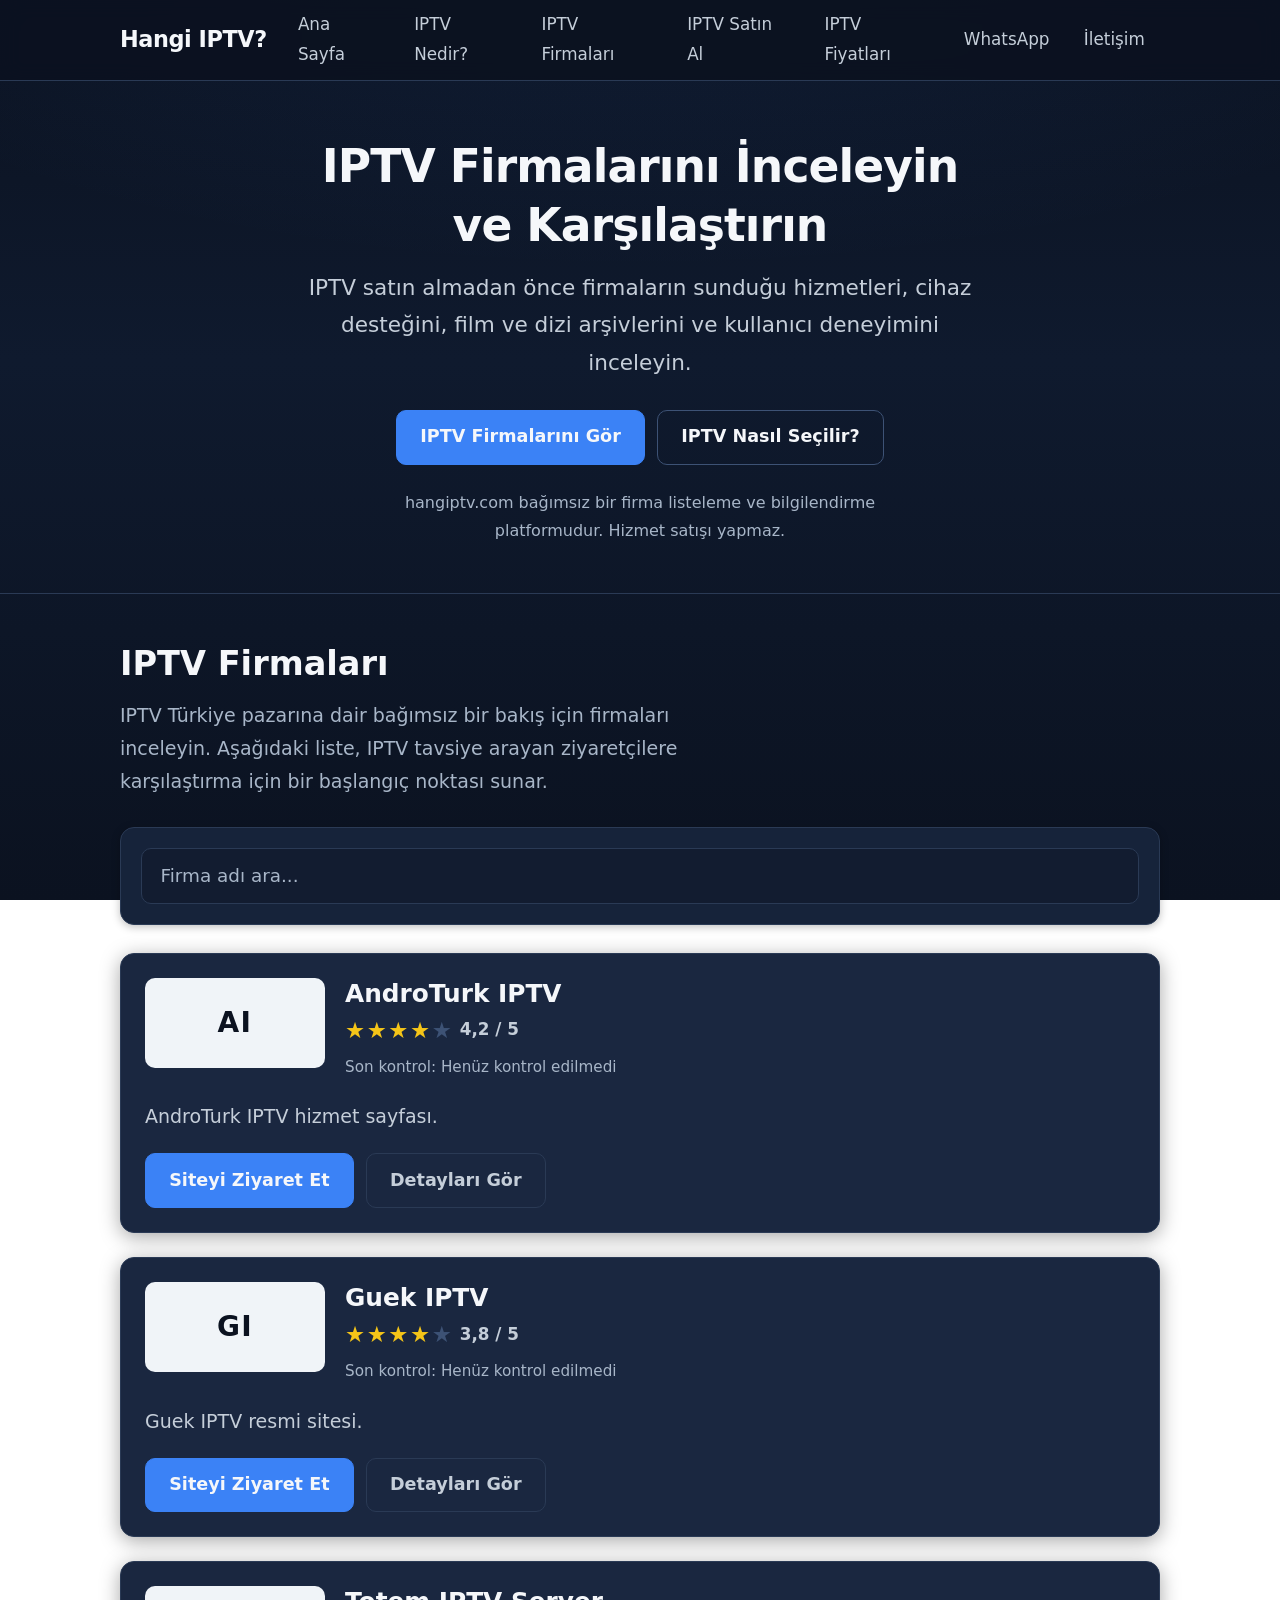
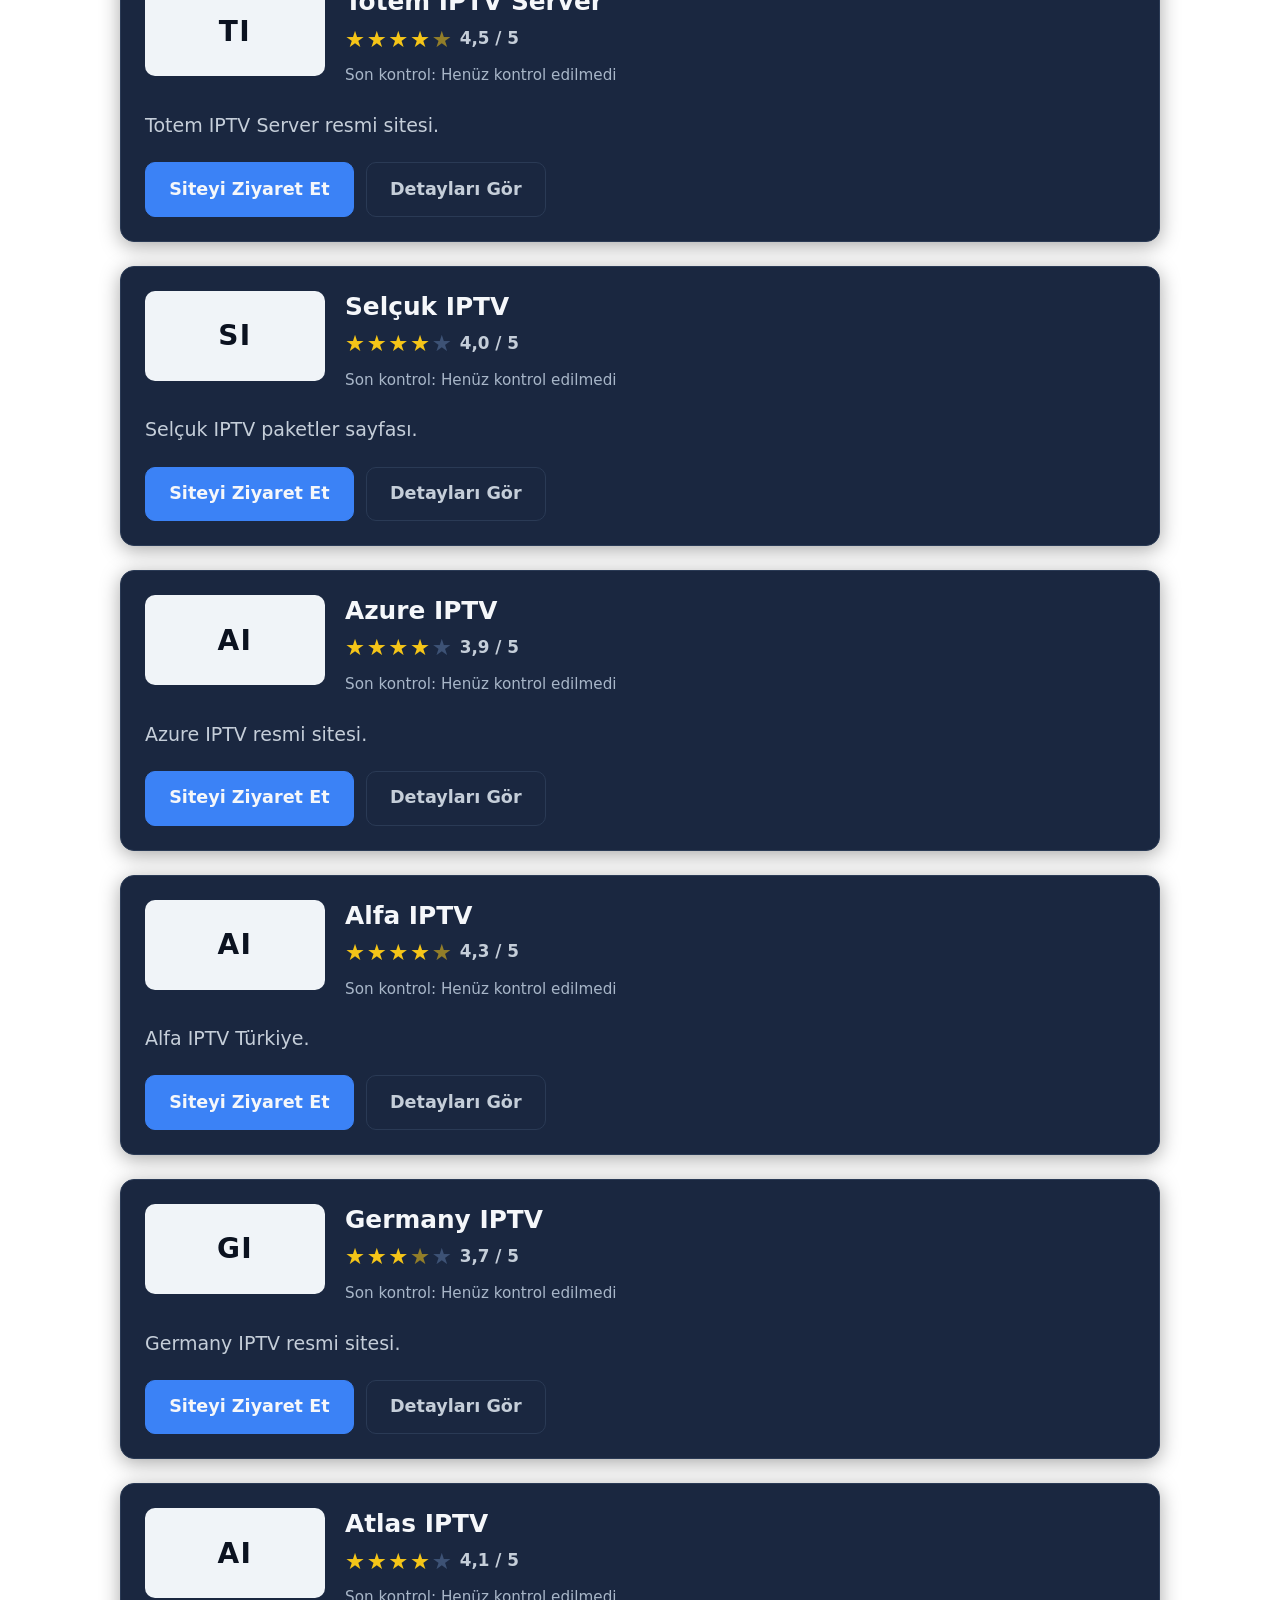
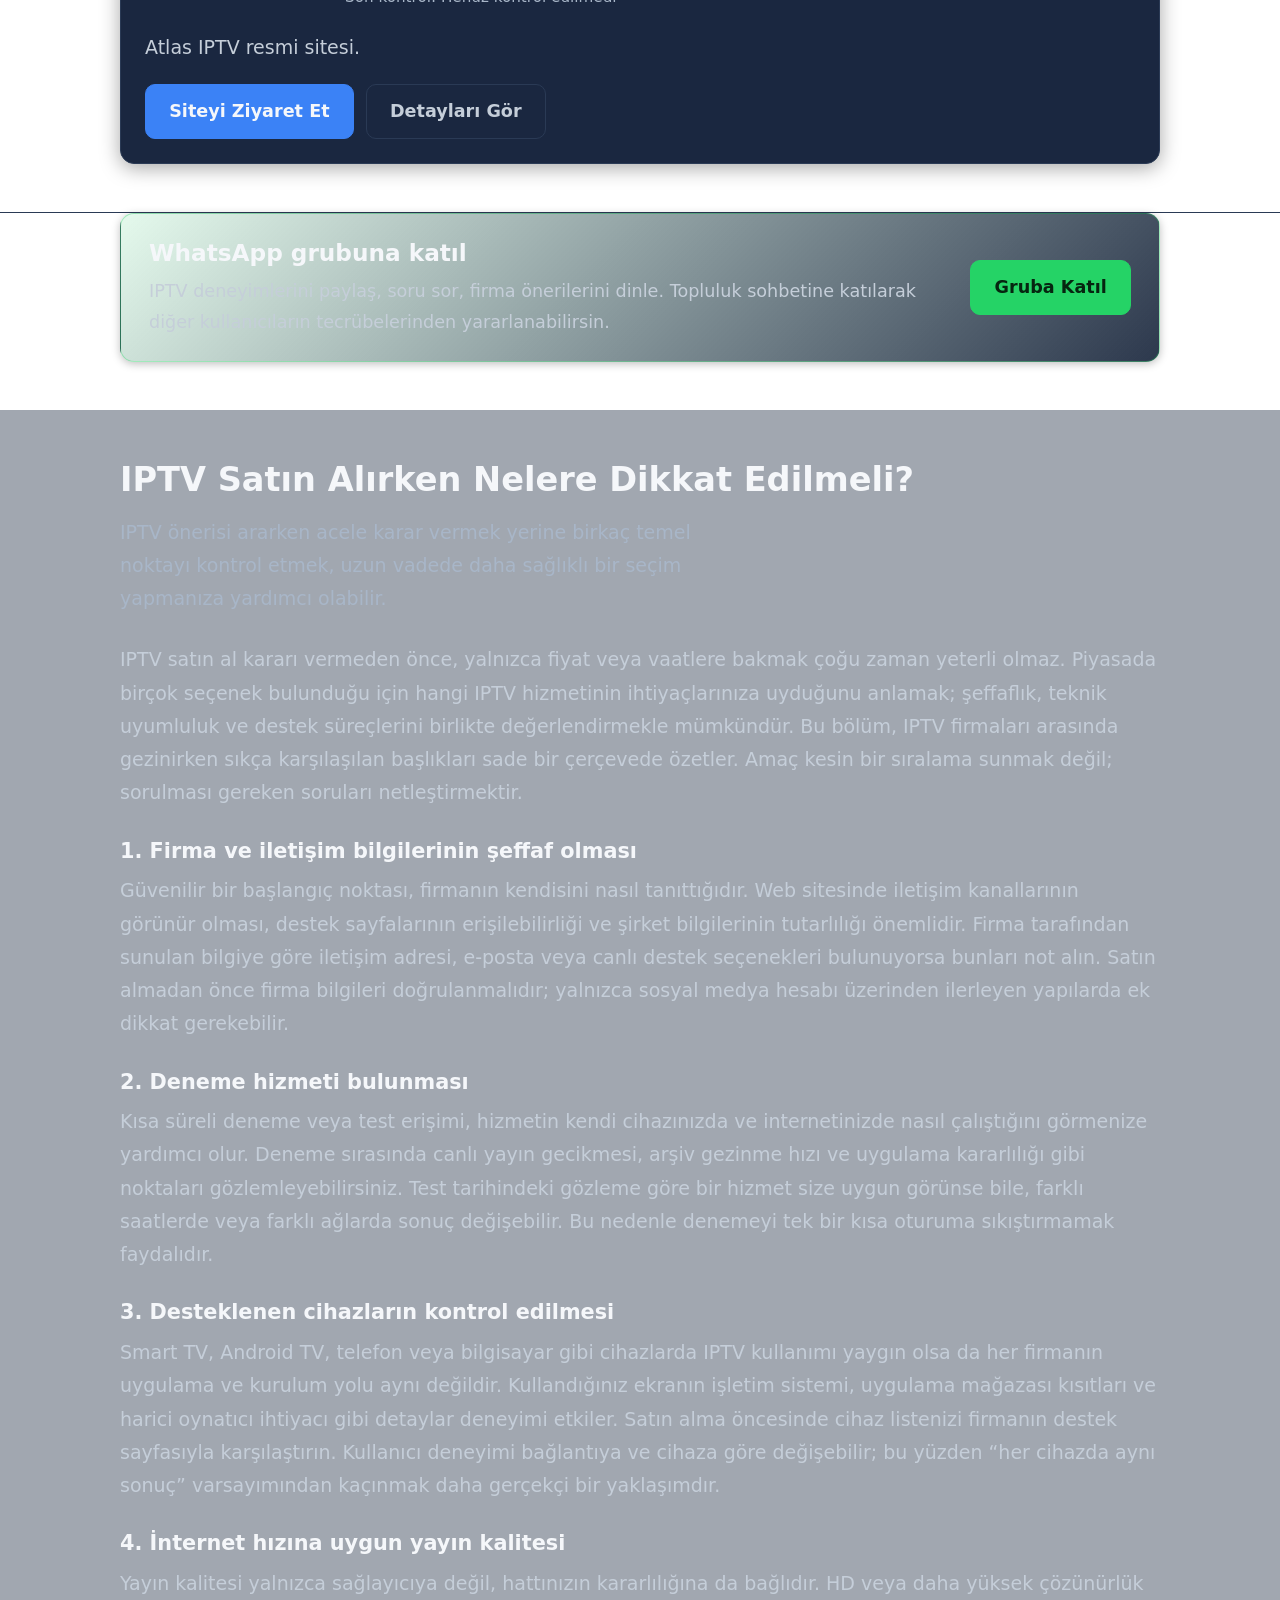
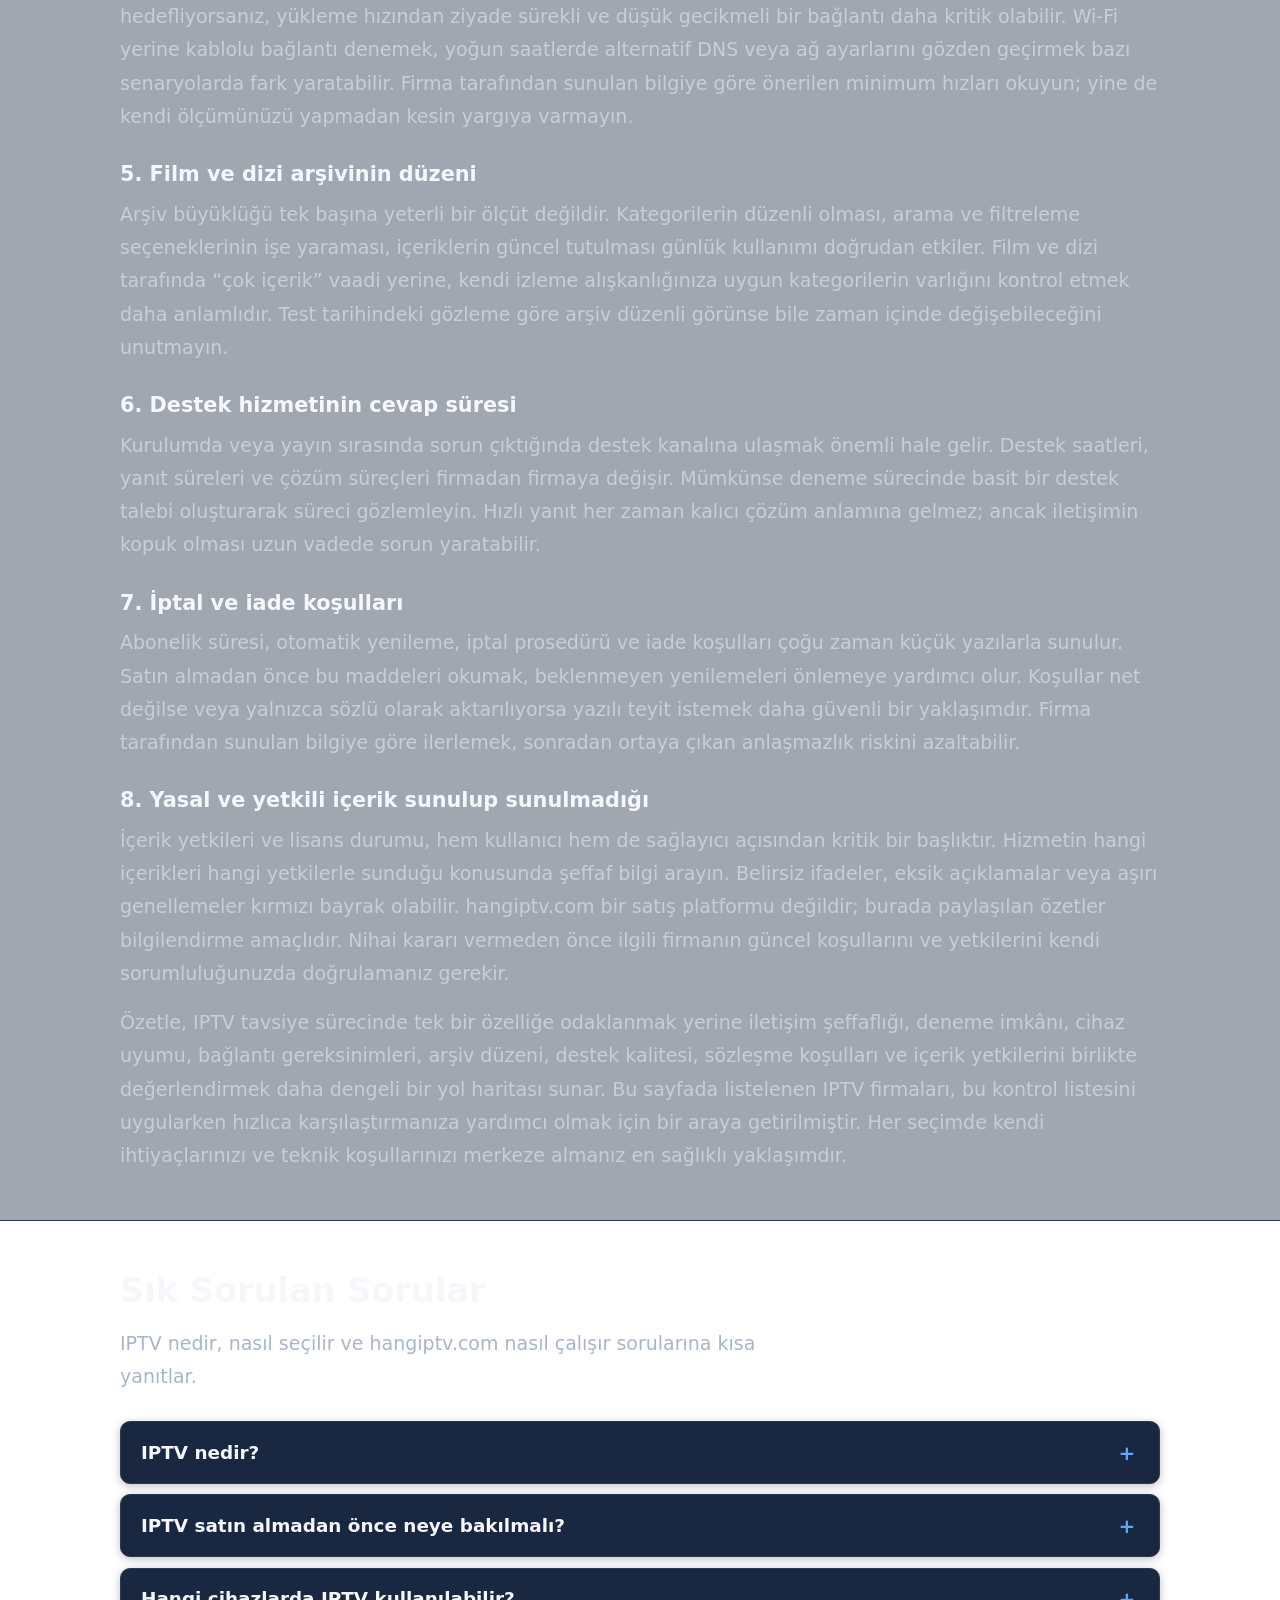
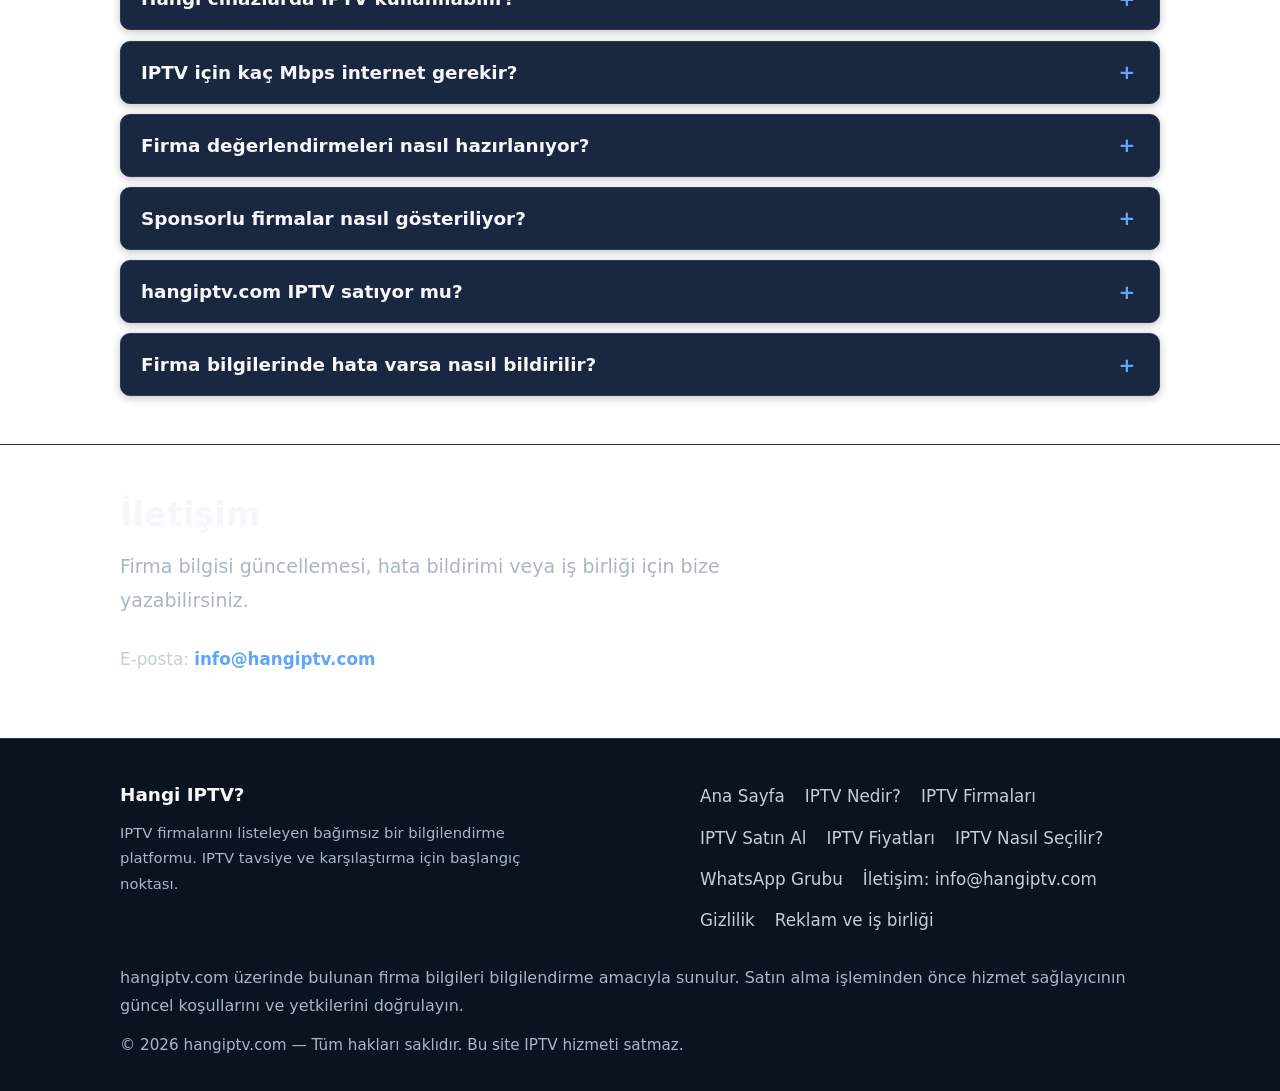
==== commit 055e8487: "Add files via upload" ====
--- a/index.html
+++ b/index.html
@@ -224,10 +224,10 @@
       <nav class="site-nav" id="site-nav" aria-label="Ana menü">
         <ul class="nav-list">
           <li><a href="#ana-sayfa">Ana Sayfa</a></li>
+          <li><a href="iptv-nedir.html">IPTV Nedir?</a></li>
           <li><a href="#iptv-firmalari">IPTV Firmaları</a></li>
           <li><a href="iptv-satin-al.html">IPTV Satın Al</a></li>
           <li><a href="iptv-fiyatlari.html">IPTV Fiyatları</a></li>
-          <li><a href="#nasil-secilir">Nasıl Seçilir?</a></li>
           <li><a href="#whatsapp">WhatsApp</a></li>
           <li><a href="#iletisim">İletişim</a></li>
         </ul>
@@ -569,6 +569,7 @@
       <nav class="footer-nav" aria-label="Alt menü">
         <ul>
           <li><a href="#ana-sayfa">Ana Sayfa</a></li>
+          <li><a href="iptv-nedir.html">IPTV Nedir?</a></li>
           <li><a href="#iptv-firmalari">IPTV Firmaları</a></li>
           <li><a href="iptv-satin-al.html">IPTV Satın Al</a></li>
           <li><a href="iptv-fiyatlari.html">IPTV Fiyatları</a></li>
--- a/style.css
+++ b/style.css
@@ -1000,6 +1000,18 @@
   margin: 0;
 }
 
+.definition-box {
+  padding: 1.25rem 1.4rem;
+  background: var(--bg-elevated);
+  border-left: 4px solid var(--accent);
+  border-radius: 0 var(--radius-md) var(--radius-md) 0;
+  color: var(--text-primary);
+}
+
+.definition-box strong {
+  color: var(--text-primary);
+}
+
 .article-body {
   max-width: 720px;
 }
